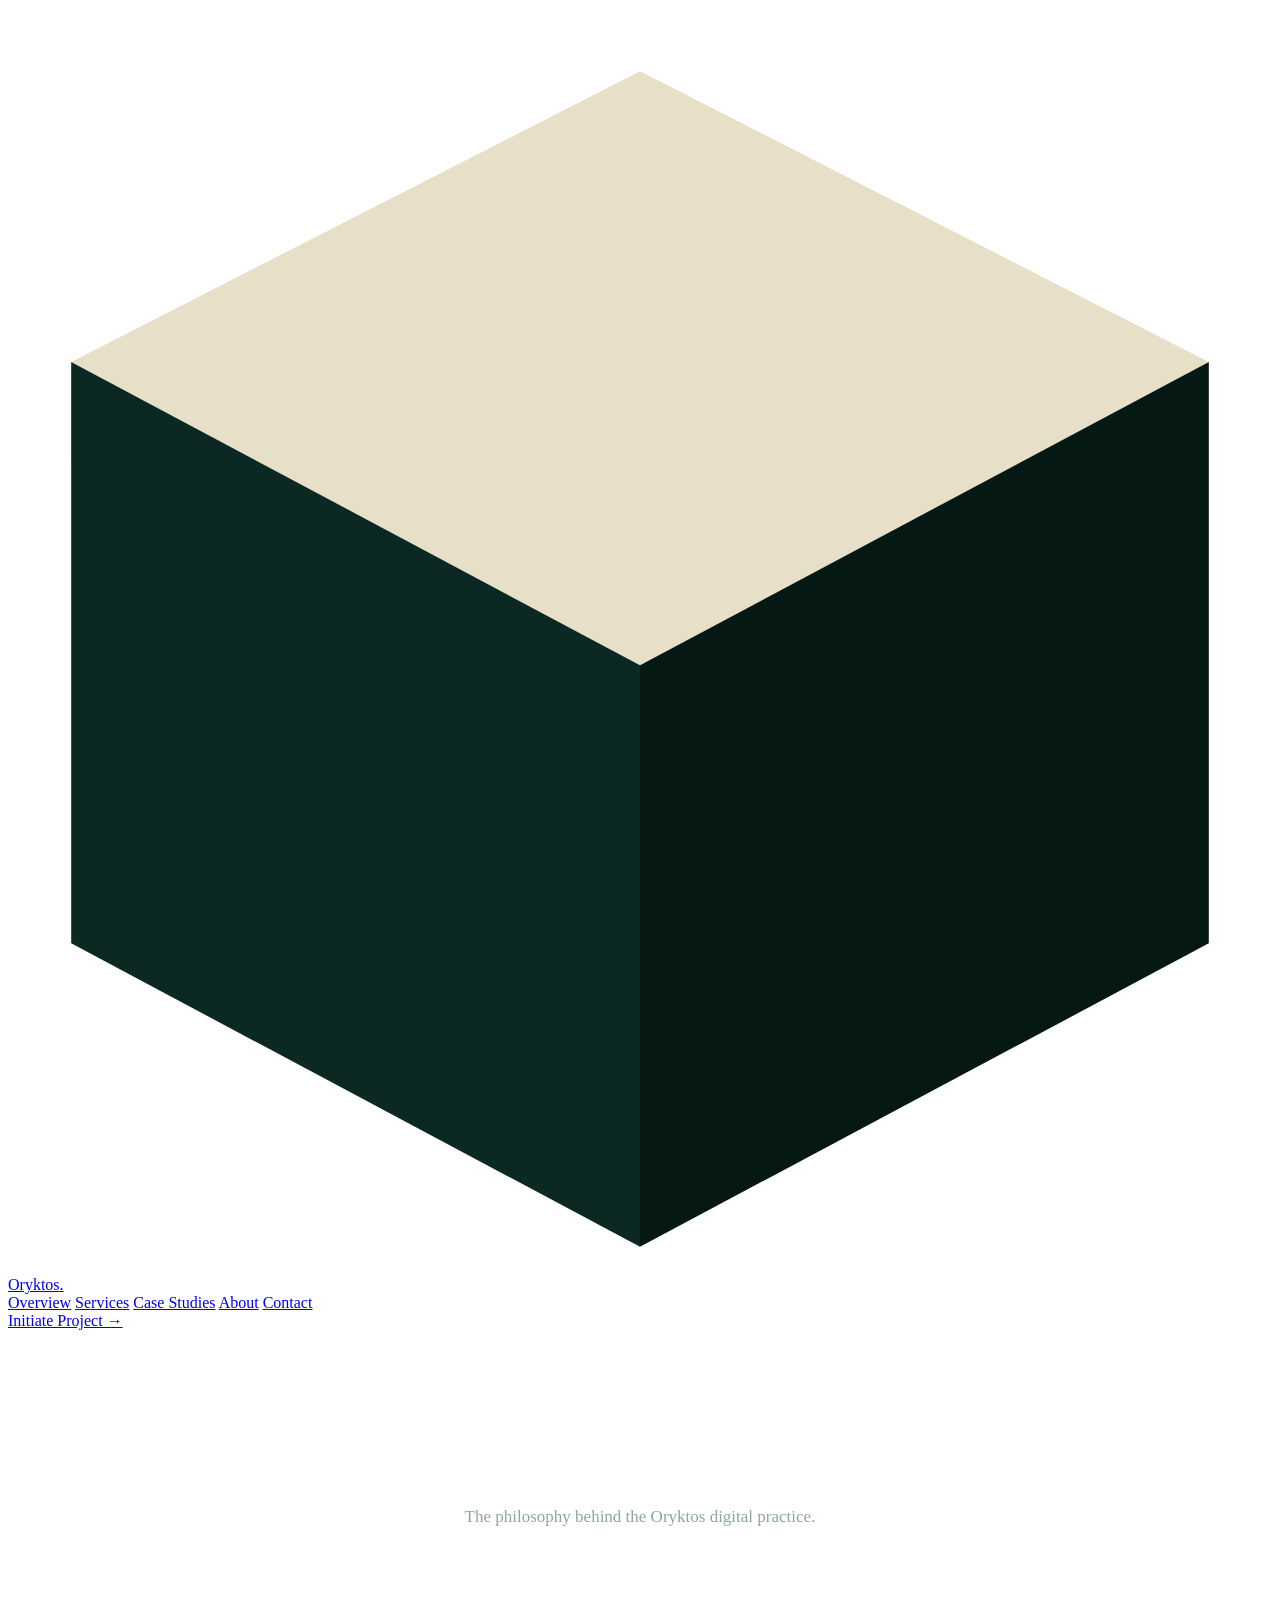
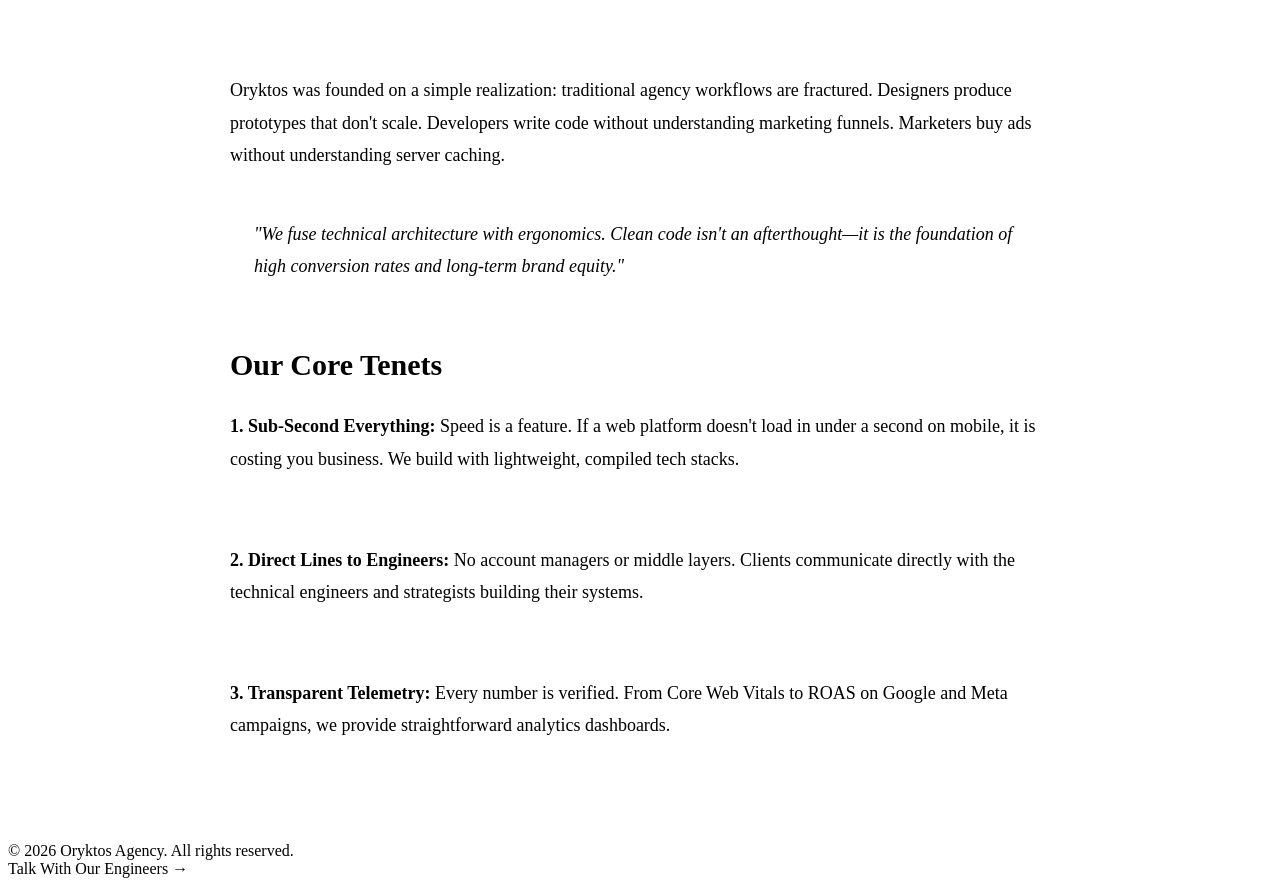
==== about/index.html @ c4cbc9ab "Remove leading slashes from stylesheet and script links" ====
<!DOCTYPE html>
<html lang="en">
<head>
  <meta charset="UTF-8">
  <meta name="viewport" content="width=device-width, initial-scale=1.0">
  <title>About Oryktos — Technical Manifesto</title>
  <link rel="stylesheet" href="style.css">
  <style>
    .page-header {
      background-color: var(--pine-deep);
      color: #fff;
      padding: 80px 24px 70px;
      text-align: center;
    }
    .manifesto {
      max-width: 820px;
      margin: 60px auto 100px;
      padding: 0 24px;
      font-size: 18px;
      color: var(--pine-deep);
      line-height: 1.8;
    }
    .manifesto h2 {
      font-size: 30px;
      margin: 40px 0 16px;
    }
    .quote-box {
      border-left: 3px solid var(--accent-mint);
      padding: 16px 24px;
      background: var(--bg-sand);
      margin: 30px 0;
      font-style: italic;
    }
  </style>
</head>
<body>

  <!-- HEADER -->
  <header class="site-header">
    <div class="nav-container">
      <a href="index.html" class="brand-link">
        <svg class="brand-cube" viewBox="0 0 100 100"><polygon points="50,5 95,28 50,52 5,28" fill="#e8dfc8"/><polygon points="5,28 50,52 50,98 5,74" fill="#0b2822"/><polygon points="95,28 50,52 50,98 95,74" fill="#061814"/></svg>
        <span class="brand-title">Oryktos<span>.</span></span>
      </a>
      <nav class="nav-links">
        <a href="index.html">Overview</a>
        <a href="services.html">Services</a>
        <a href="work.html">Case Studies</a>
        <a href="about.html" class="active">About</a>
        <a href="contact.html">Contact</a>
      </nav>
      <a href="contact.html" class="btn-primary">Initiate Project →</a>
    </div>
  </header>

  <div class="page-header">
    <h1 style="font-size:44px; margin-bottom:12px;">Engineered Without Compromise</h1>
    <p style="color:#8fa59f; font-size:17px;">The philosophy behind the Oryktos digital practice.</p>
  </div>

  <div class="manifesto">
    <p>Oryktos was founded on a simple realization: traditional agency workflows are fractured. Designers produce prototypes that don't scale. Developers write code without understanding marketing funnels. Marketers buy ads without understanding server caching.</p>

    <div class="quote-box">
      "We fuse technical architecture with ergonomics. Clean code isn't an afterthought—it is the foundation of high conversion rates and long-term brand equity."
    </div>

    <h2>Our Core Tenets</h2>
    <p><strong>1. Sub-Second Everything:</strong> Speed is a feature. If a web platform doesn't load in under a second on mobile, it is costing you business. We build with lightweight, compiled tech stacks.</p>
    <br>
    <p><strong>2. Direct Lines to Engineers:</strong> No account managers or middle layers. Clients communicate directly with the technical engineers and strategists building their systems.</p>
    <br>
    <p><strong>3. Transparent Telemetry:</strong> Every number is verified. From Core Web Vitals to ROAS on Google and Meta campaigns, we provide straightforward analytics dashboards.</p>
  </div>

  <!-- FOOTER -->
  <footer class="site-footer">
    <div class="footer-container">
      <div class="footer-bottom">
        <div>© 2026 Oryktos Agency. All rights reserved.</div>
        <div class="mono-font" style="color:var(--accent-mint);"><a href="contact.html" style="color:inherit; text-decoration:none;">Talk With Our Engineers →</a></div>
      </div>
    </div>
  </footer>

  <script src="script.js"></script>
</body>
</html>
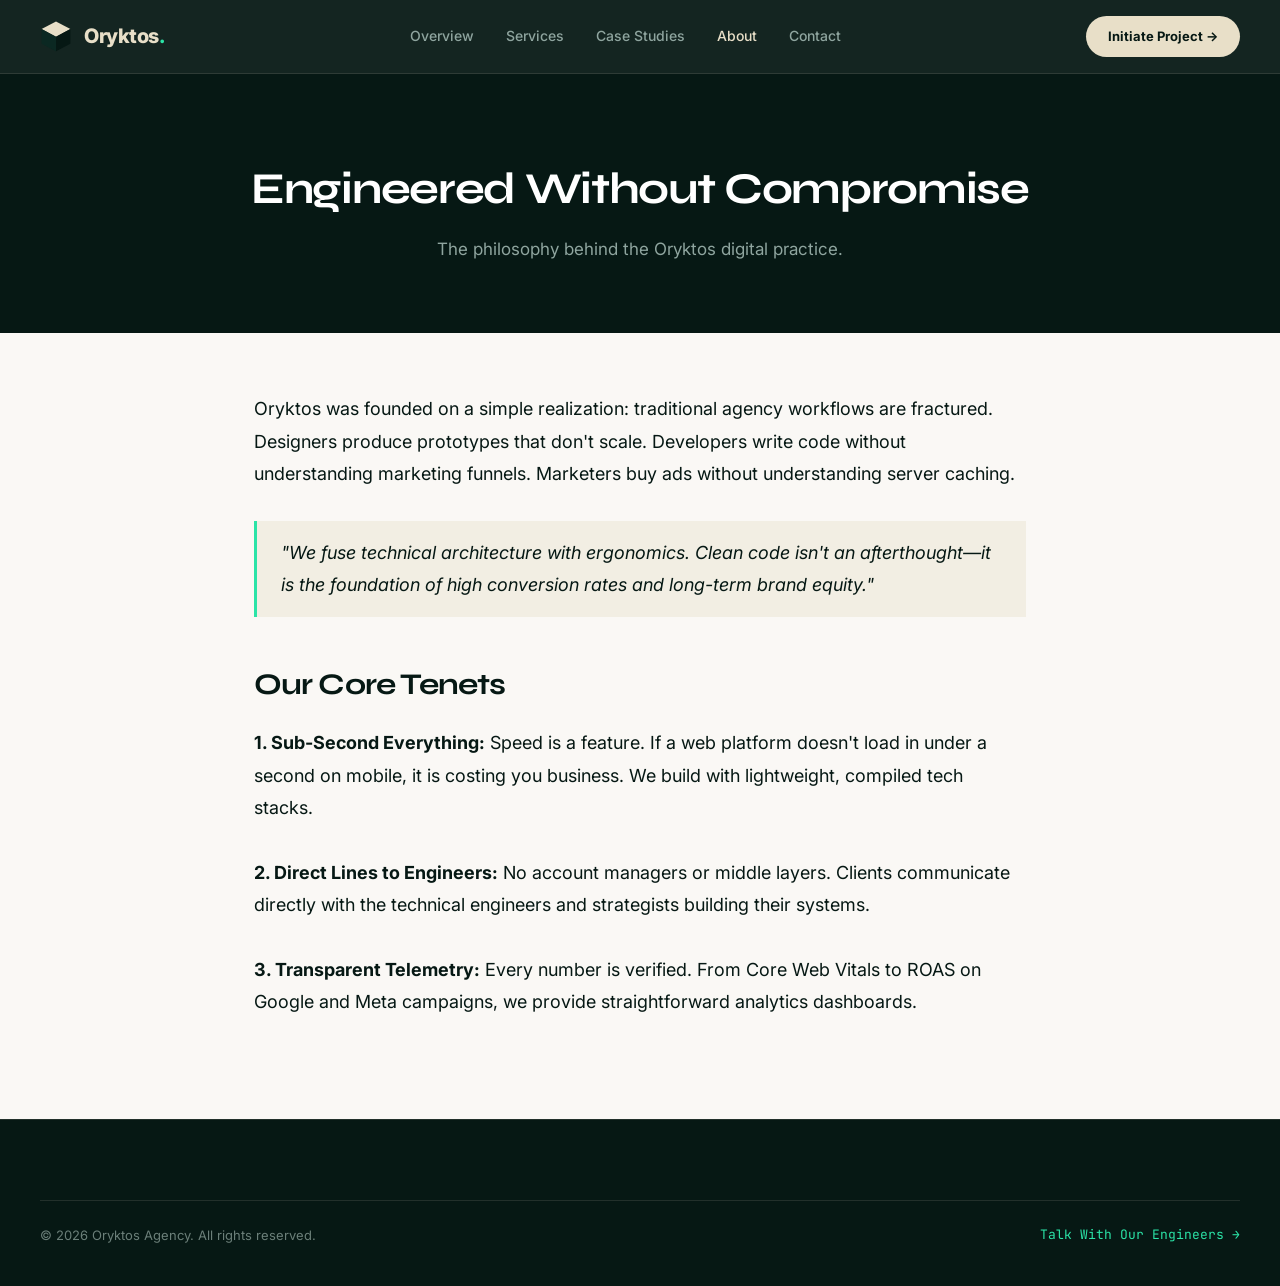
==== commit f2a836f1: "Update stylesheet and script links to absolute paths" ====
--- a/about/index.html
+++ b/about/index.html
@@ -4,7 +4,7 @@
   <meta charset="UTF-8">
   <meta name="viewport" content="width=device-width, initial-scale=1.0">
   <title>About Oryktos — Technical Manifesto</title>
-  <link rel="stylesheet" href="style.css">
+  <link rel="stylesheet" href="/style.css">
   <style>
     .page-header {
       background-color: var(--pine-deep);
@@ -83,6 +83,6 @@
     </div>
   </footer>
 
-  <script src="script.js"></script>
+  <script src="/script.js"></script>
 </body>
 </html>
--- a/style.css
+++ b/style.css
@@ -0,0 +1,227 @@
+@import url('https://fonts.googleapis.com/css2?family=Inter:wght@300;400;500;600;700&family=JetBrains+Mono:wght@400;500;600&family=Syne:wght@600;700;800&display=swap');
+
+:root {
+  --bg-stone: #faf8f5;
+  --bg-sand: #f2eee3;
+  --sand-dim: #e8dfc8;
+  --pine-deep: #061814;
+  --pine-surface: #0b2822;
+  --pine-card: #10332c;
+  --accent-mint: #2be4a7;
+  --text-muted: #6b7f79;
+  --text-dark: #0b2822;
+  --border-dark: rgba(232, 223, 200, 0.12);
+  --border-light: rgba(11, 40, 34, 0.08);
+
+  --font-heading: 'Syne', sans-serif;
+  --font-body: 'Inter', sans-serif;
+  --font-mono: 'JetBrains Mono', monospace;
+}
+
+*, *::before, *::after {
+  margin: 0;
+  padding: 0;
+  box-sizing: border-box;
+}
+
+html {
+  scroll-behavior: smooth;
+}
+
+body {
+  background-color: var(--bg-stone);
+  color: var(--text-dark);
+  font-family: var(--font-body);
+  line-height: 1.6;
+  overflow-x: hidden;
+}
+
+h1, h2, h3, h4, .brand-font {
+  font-family: var(--font-heading);
+  letter-spacing: -0.03em;
+}
+
+.mono-font, .tag, .stat-num, code {
+  font-family: var(--font-mono);
+}
+
+/* NAVBAR */
+header.site-header {
+  position: sticky;
+  top: 0;
+  z-index: 999;
+  background-color: rgba(6, 24, 20, 0.94);
+  backdrop-filter: blur(14px);
+  border-bottom: 1px solid var(--border-dark);
+  padding: 16px 40px;
+}
+
+.nav-container {
+  max-width: 1280px;
+  margin: 0 auto;
+  display: flex;
+  align-items: center;
+  justify-content: space-between;
+}
+
+.brand-link {
+  display: flex;
+  align-items: center;
+  gap: 12px;
+  text-decoration: none;
+}
+
+.brand-cube {
+  width: 32px;
+  height: 32px;
+}
+
+.brand-title {
+  color: var(--sand-dim);
+  font-size: 20px;
+  font-weight: 800;
+  letter-spacing: -0.5px;
+}
+
+.brand-title span {
+  color: var(--accent-mint);
+}
+
+.nav-links {
+  display: flex;
+  gap: 32px;
+  align-items: center;
+}
+
+.nav-links a {
+  color: #8fa59f;
+  text-decoration: none;
+  font-size: 14px;
+  font-weight: 500;
+  transition: color 0.2s ease;
+}
+
+.nav-links a:hover,
+.nav-links a.active {
+  color: var(--sand-dim);
+}
+
+.btn-primary {
+  background-color: var(--sand-dim);
+  color: var(--pine-deep);
+  padding: 10px 22px;
+  border-radius: 999px;
+  font-weight: 700;
+  font-size: 13px;
+  text-decoration: none;
+  border: none;
+  cursor: pointer;
+  transition: all 0.2s ease;
+  display: inline-flex;
+  align-items: center;
+  gap: 8px;
+}
+
+.btn-primary:hover {
+  background-color: var(--accent-mint);
+  transform: translateY(-2px);
+  box-shadow: 0 4px 18px rgba(43, 228, 167, 0.35);
+}
+
+.btn-secondary {
+  background-color: transparent;
+  color: var(--sand-dim);
+  border: 1px solid var(--sand-dim);
+  padding: 10px 22px;
+  border-radius: 999px;
+  font-weight: 600;
+  font-size: 13px;
+  text-decoration: none;
+  cursor: pointer;
+  transition: all 0.2s ease;
+}
+
+.btn-secondary:hover {
+  background-color: rgba(232, 223, 200, 0.1);
+}
+
+/* FOOTER */
+footer.site-footer {
+  background-color: var(--pine-deep);
+  color: var(--sand-dim);
+  padding: 80px 40px 40px;
+  border-top: 1px solid var(--border-dark);
+}
+
+.footer-container {
+  max-width: 1280px;
+  margin: 0 auto;
+}
+
+.footer-grid {
+  display: grid;
+  grid-template-columns: 2fr 1fr 1fr 1.5fr;
+  gap: 48px;
+  margin-bottom: 60px;
+}
+
+.footer-tagline {
+  color: var(--text-muted);
+  font-size: 15px;
+  max-width: 320px;
+  margin-top: 14px;
+}
+
+.footer-col h4 {
+  font-size: 13px;
+  text-transform: uppercase;
+  letter-spacing: 0.1em;
+  color: var(--accent-mint);
+  margin-bottom: 18px;
+}
+
+.footer-col ul {
+  list-style: none;
+  display: flex;
+  flex-direction: column;
+  gap: 10px;
+}
+
+.footer-col a {
+  color: var(--sand-dim);
+  opacity: 0.75;
+  text-decoration: none;
+  font-size: 14px;
+  transition: opacity 0.2s;
+}
+
+.footer-col a:hover {
+  opacity: 1;
+  color: var(--accent-mint);
+}
+
+.telemetry-box {
+  background-color: var(--pine-surface);
+  border: 1px solid var(--border-dark);
+  padding: 14px 18px;
+  border-radius: 12px;
+  font-size: 12px;
+}
+
+.footer-bottom {
+  border-top: 1px solid var(--border-dark);
+  padding-top: 24px;
+  display: flex;
+  justify-content: space-between;
+  align-items: center;
+  color: var(--text-muted);
+  font-size: 13px;
+}
+
+/* RESPONSIVE */
+@media (max-width: 900px) {
+  .nav-links { display: none; }
+  .footer-grid { grid-template-columns: 1fr; gap: 36px; }
+  header.site-header { padding: 16px 20px; }
+  footer.site-footer { padding: 60px 20px 30px; }
+}
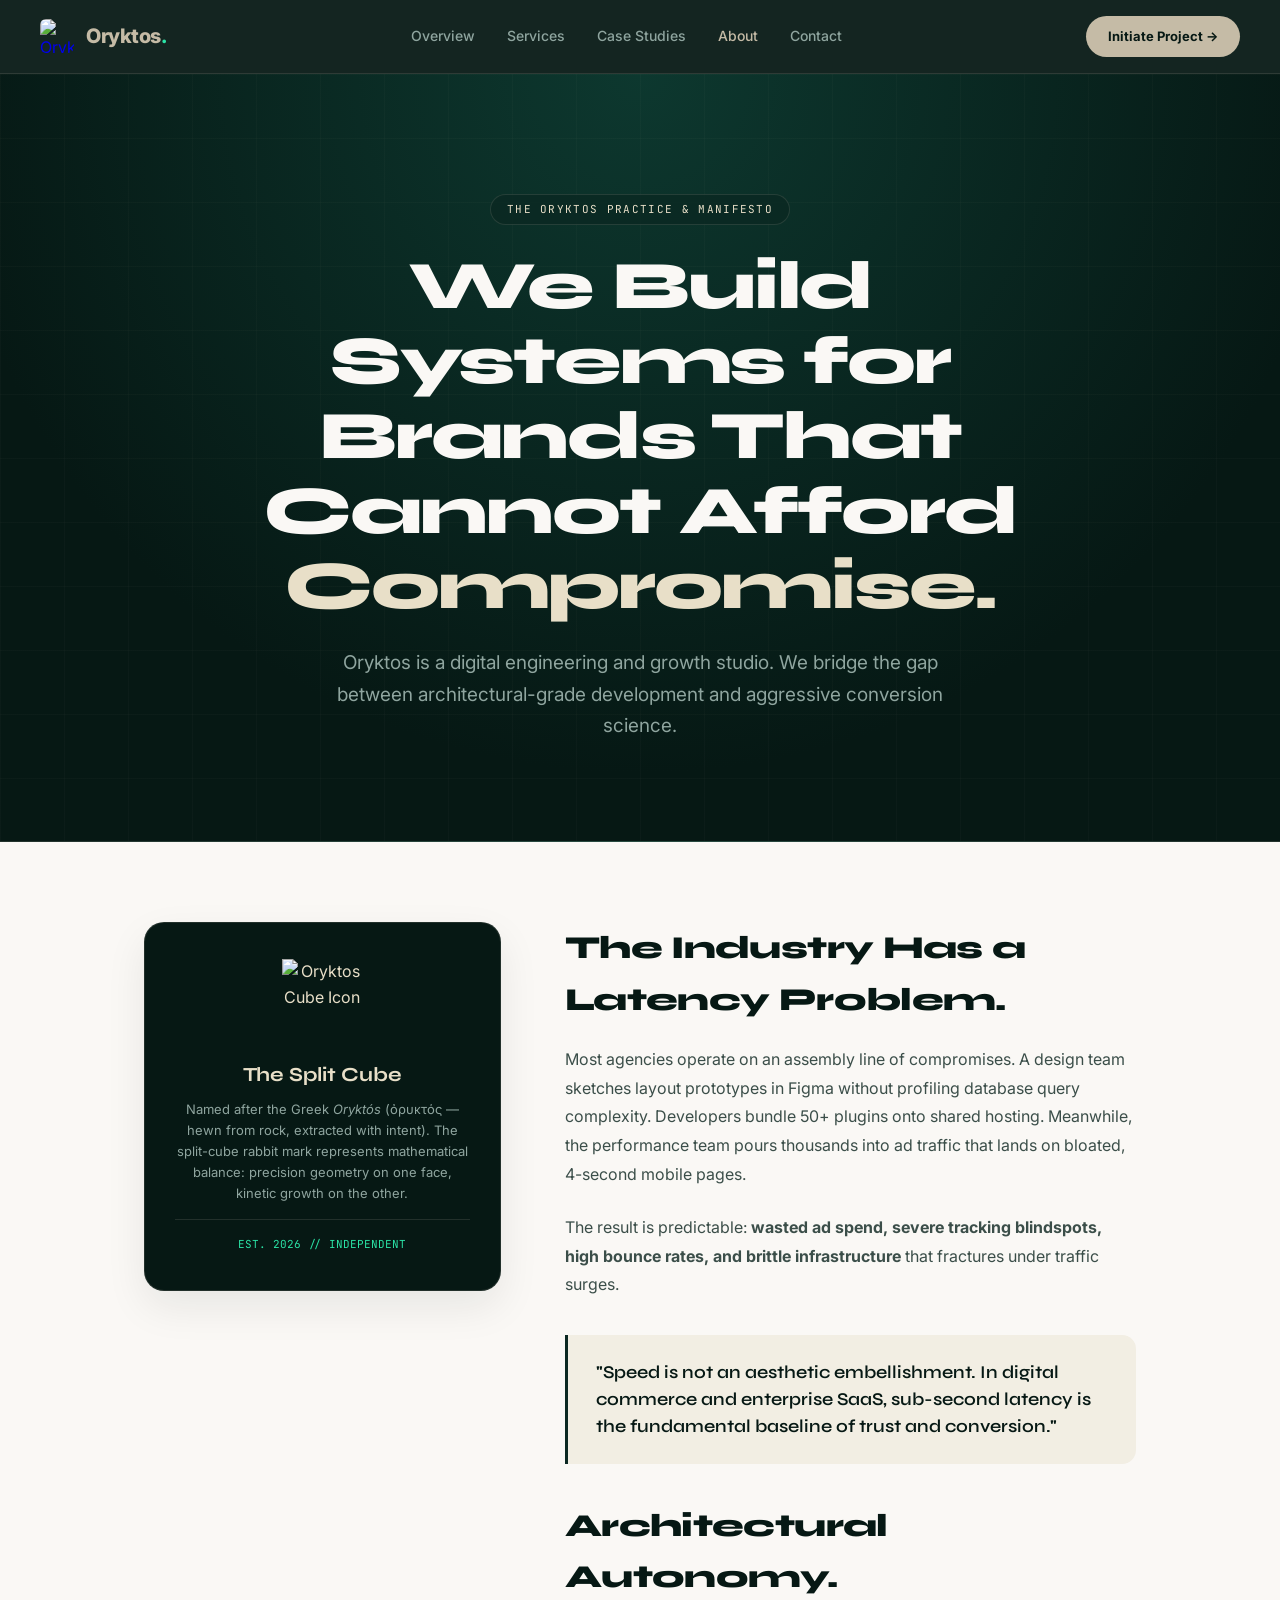
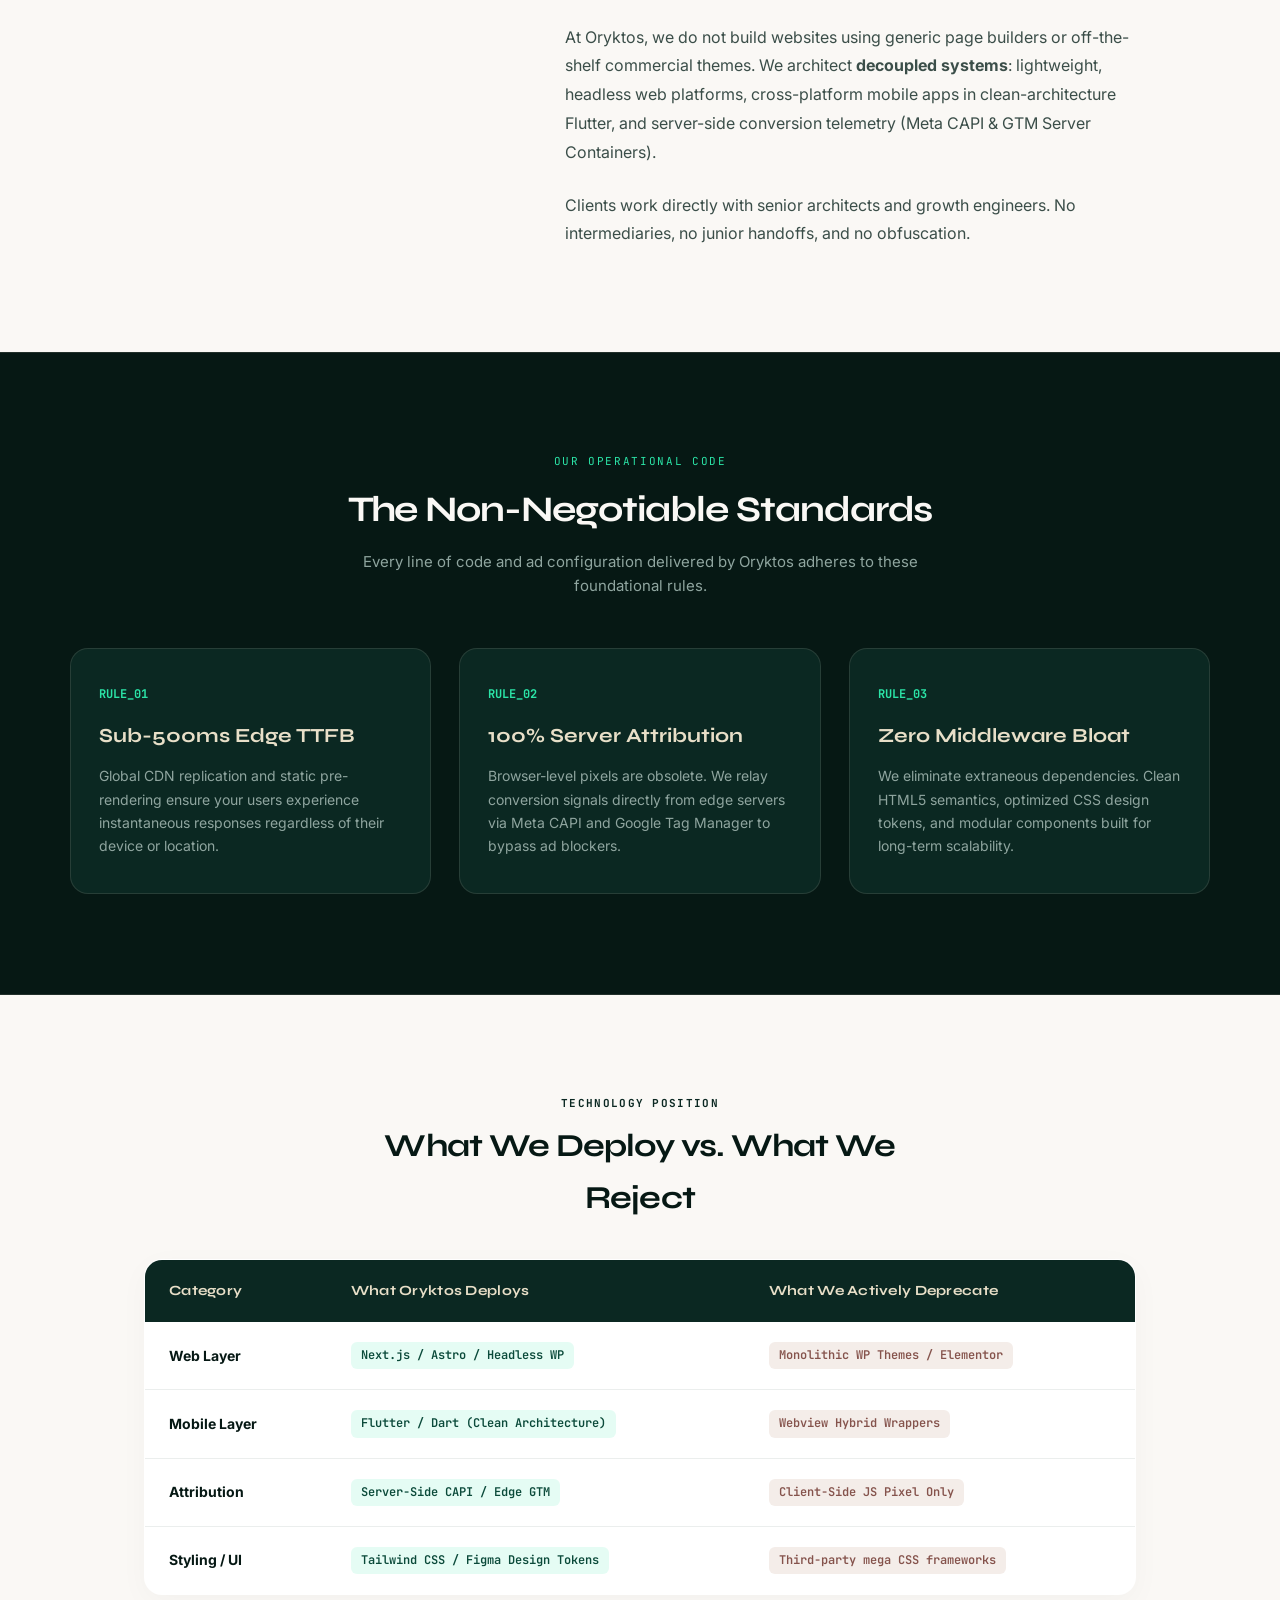
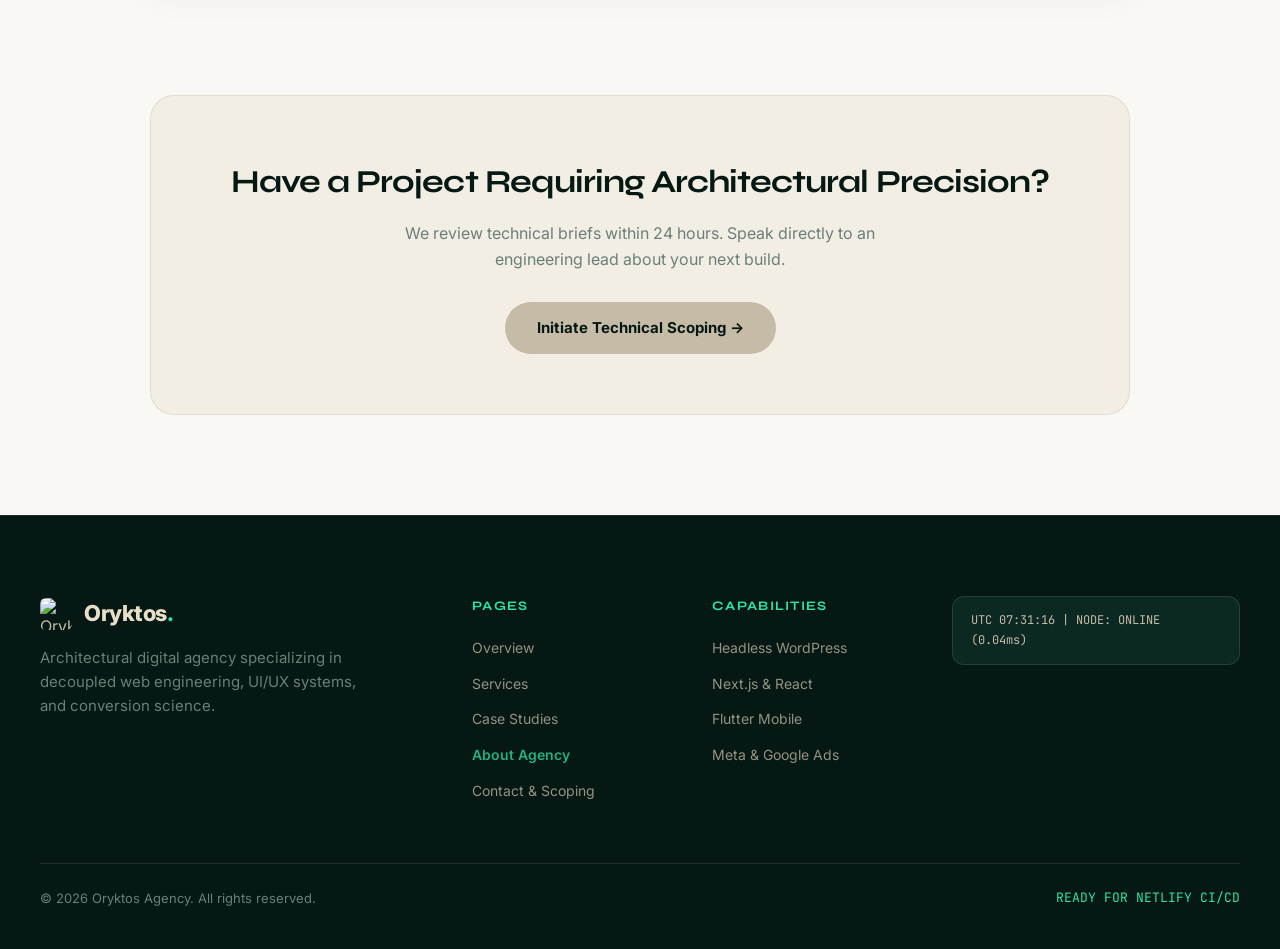
==== commit 7ec6f92b: "Revise About page title and structure Updated the title and improved the structure of the HTML docum" ====
--- a/about/index.html
+++ b/about/index.html
@@ -3,82 +3,551 @@
 <head>
   <meta charset="UTF-8">
   <meta name="viewport" content="width=device-width, initial-scale=1.0">
-  <title>About Oryktos — Technical Manifesto</title>
+  <title>About & Manifesto — Oryktos</title>
+  
+  <!-- Fonts -->
+  <link rel="preconnect" href="https://fonts.googleapis.com">
+  <link rel="preconnect" href="https://fonts.gstatic.com" crossorigin>
+  <link href="https://fonts.googleapis.com/css2?family=Inter:wght@300;400;500;600;700&family=JetBrains+Mono:wght@400;500;600&family=Syne:wght@600;700;800&display=swap" rel="stylesheet">
+  
   <link rel="stylesheet" href="/style.css">
+
   <style>
-    .page-header {
-      background-color: var(--pine-deep);
-      color: #fff;
-      padding: 80px 24px 70px;
+    :root {
+      --pine-deep: #061814;
+      --pine-surface: #0b2822;
+      --pine-elevated: #11352e;
+      --sand-bone: #e8dfc8;
+      --sand-dim: #c5bba6;
+      --accent-mint: #2be4a7;
+      --stone-bg: #faf8f5;
+      --border-subtle: rgba(232, 223, 200, 0.12);
+      --border-stone: rgba(11, 40, 34, 0.08);
+      --text-muted: #6b7f79;
+    }
+
+    body {
+      background-color: var(--stone-bg);
+      color: var(--pine-deep);
+      font-family: 'Inter', sans-serif;
+      margin: 0;
+      overflow-x: hidden;
+    }
+
+    /* EDITORIAL HEADER */
+    .about-header {
+      background: radial-gradient(circle at 50% 0%, #0d382f 0%, var(--pine-deep) 70%);
+      color: #faf8f5;
+      padding: 120px 24px 100px;
       text-align: center;
-    }
-    .manifesto {
-      max-width: 820px;
-      margin: 60px auto 100px;
+      position: relative;
+      border-bottom: 1px solid var(--border-subtle);
+    }
+
+    .about-header::before {
+      content: '';
+      position: absolute;
+      inset: 0;
+      background-image: 
+        linear-gradient(rgba(232, 223, 200, 0.025) 1px, transparent 1px),
+        linear-gradient(90deg, rgba(232, 223, 200, 0.025) 1px, transparent 1px);
+      background-size: 64px 64px;
+      pointer-events: none;
+    }
+
+    .header-inner {
+      position: relative;
+      z-index: 2;
+      max-width: 860px;
+      margin: 0 auto;
+    }
+
+    .about-badge {
+      display: inline-flex;
+      align-items: center;
+      gap: 10px;
+      background: rgba(11, 40, 34, 0.8);
+      border: 1px solid var(--border-subtle);
+      padding: 6px 16px;
+      border-radius: 999px;
+      color: var(--sand-bone);
+      font-family: 'JetBrains Mono', monospace;
+      font-size: 11px;
+      letter-spacing: 0.12em;
+      text-transform: uppercase;
+      margin-bottom: 24px;
+    }
+
+    .about-header h1 {
+      font-family: 'Syne', sans-serif;
+      font-size: clamp(38px, 5.5vw, 68px);
+      font-weight: 800;
+      line-height: 1.1;
+      letter-spacing: -0.03em;
+      margin: 0 0 24px;
+    }
+
+    .about-header h1 em {
+      font-style: normal;
+      color: var(--sand-bone);
+    }
+
+    .about-header p {
+      font-size: 19px;
+      color: #8fa59f;
+      line-height: 1.65;
+      max-width: 660px;
+      margin: 0 auto;
+    }
+
+    /* MANIFESTO NARRATIVE */
+    .narrative-wrap {
+      max-width: 1040px;
+      margin: 80px auto;
       padding: 0 24px;
+    }
+
+    .narrative-grid {
+      display: grid;
+      grid-template-columns: 1fr 1.6fr;
+      gap: 64px;
+      align-items: start;
+    }
+
+    .narrative-sticky {
+      position: sticky;
+      top: 100px;
+    }
+
+    .brand-mark-card {
+      background: var(--pine-deep);
+      border: 1px solid var(--border-subtle);
+      border-radius: 20px;
+      padding: 36px 30px;
+      color: var(--sand-bone);
+      text-align: center;
+      box-shadow: 0 16px 40px rgba(6, 24, 20, 0.08);
+    }
+
+    .brand-mark-card img {
+      width: 80px;
+      height: 80px;
+      object-fit: contain;
+      margin-bottom: 20px;
+      display: inline-block;
+    }
+
+    .brand-origin-title {
+      font-family: 'Syne', sans-serif;
+      font-size: 20px;
+      font-weight: 700;
+      margin-bottom: 8px;
+    }
+
+    .brand-origin-desc {
+      font-size: 13px;
+      color: #8fa59f;
+      line-height: 1.6;
+    }
+
+    .narrative-body h2 {
+      font-family: 'Syne', sans-serif;
+      font-size: 32px;
+      font-weight: 800;
+      letter-spacing: -0.02em;
+      margin: 0 0 20px;
+      color: var(--pine-deep);
+    }
+
+    .narrative-body p {
+      font-size: 16px;
+      color: #3b4e49;
+      line-height: 1.8;
+      margin-bottom: 24px;
+    }
+
+    .quote-pull {
+      background: #f2eee3;
+      border-left: 3px solid var(--pine-surface);
+      border-radius: 0 14px 14px 0;
+      padding: 24px 28px;
+      font-family: 'Syne', sans-serif;
       font-size: 18px;
+      font-weight: 600;
+      line-height: 1.5;
       color: var(--pine-deep);
-      line-height: 1.8;
-    }
-    .manifesto h2 {
-      font-size: 30px;
-      margin: 40px 0 16px;
-    }
-    .quote-box {
-      border-left: 3px solid var(--accent-mint);
-      padding: 16px 24px;
-      background: var(--bg-sand);
-      margin: 30px 0;
-      font-style: italic;
+      margin: 36px 0;
+    }
+
+    /* CORE ENGINEERING TENETS */
+    .tenets-section {
+      background: var(--pine-deep);
+      color: #faf8f5;
+      padding: 100px 24px;
+      border-top: 1px solid var(--border-subtle);
+      border-bottom: 1px solid var(--border-subtle);
+    }
+
+    .section-inner {
+      max-width: 1140px;
+      margin: 0 auto;
+    }
+
+    .tenets-grid {
+      display: grid;
+      grid-template-columns: repeat(3, 1fr);
+      gap: 28px;
+      margin-top: 50px;
+    }
+
+    .tenet-card {
+      background: var(--pine-surface);
+      border: 1px solid var(--border-subtle);
+      border-radius: 18px;
+      padding: 36px 28px;
+      display: flex;
+      flex-direction: column;
+      justify-content: space-between;
+      transition: transform 0.2s ease, border-color 0.2s ease;
+    }
+
+    .tenet-card:hover {
+      transform: translateY(-3px);
+      border-color: rgba(43, 228, 167, 0.4);
+    }
+
+    .tenet-num {
+      font-family: 'JetBrains Mono', monospace;
+      font-size: 12px;
+      color: var(--accent-mint);
+      font-weight: 700;
+      margin-bottom: 16px;
+    }
+
+    .tenet-title {
+      font-family: 'Syne', sans-serif;
+      font-size: 20px;
+      font-weight: 700;
+      color: var(--sand-bone);
+      margin-bottom: 12px;
+    }
+
+    .tenet-desc {
+      font-size: 14px;
+      color: #8fa59f;
+      line-height: 1.65;
+    }
+
+    /* STACK OPINION MATRIX */
+    .stack-section {
+      max-width: 1040px;
+      margin: 100px auto;
+      padding: 0 24px;
+    }
+
+    .stack-table {
+      width: 100%;
+      border-collapse: collapse;
+      margin-top: 36px;
+      background: #ffffff;
+      border: 1px solid var(--border-stone);
+      border-radius: 18px;
+      overflow: hidden;
+      box-shadow: 0 8px 30px rgba(6, 24, 20, 0.03);
+    }
+
+    .stack-table th, .stack-table td {
+      padding: 20px 24px;
+      text-align: left;
+      font-size: 14px;
+    }
+
+    .stack-table th {
+      background: var(--pine-surface);
+      color: var(--sand-bone);
+      font-family: 'Syne', sans-serif;
+      font-size: 14px;
+      letter-spacing: 0.02em;
+    }
+
+    .stack-table tr {
+      border-bottom: 1px solid var(--border-stone);
+    }
+    .stack-table tr:last-child { border-bottom: none; }
+
+    .tag-stack-pro {
+      display: inline-block;
+      background: rgba(43, 228, 167, 0.12);
+      color: #0b4a3a;
+      font-family: 'JetBrains Mono', monospace;
+      font-size: 12px;
+      font-weight: 600;
+      padding: 4px 10px;
+      border-radius: 6px;
+    }
+
+    .tag-stack-dep {
+      display: inline-block;
+      background: #f4ede9;
+      color: #85534c;
+      font-family: 'JetBrains Mono', monospace;
+      font-size: 12px;
+      font-weight: 600;
+      padding: 4px 10px;
+      border-radius: 6px;
+    }
+
+    /* CTA FOOTER STRIP */
+    .about-cta {
+      background: #f2eee3;
+      border-radius: 24px;
+      padding: 60px 48px;
+      text-align: center;
+      max-width: 980px;
+      margin: 0 auto 100px;
+      border: 1px solid var(--border-stone);
+    }
+
+    .about-cta h3 {
+      font-family: 'Syne', sans-serif;
+      font-size: 32px;
+      color: var(--pine-deep);
+      margin: 0 0 14px;
+    }
+
+    .about-cta p {
+      color: var(--text-muted);
+      font-size: 16px;
+      max-width: 540px;
+      margin: 0 auto 30px;
+    }
+
+    @media (max-width: 850px) {
+      .narrative-grid { grid-template-columns: 1fr; gap: 40px; }
+      .narrative-sticky { position: static; }
+      .tenets-grid { grid-template-columns: 1fr; }
+      .about-cta { padding: 40px 24px; }
     }
   </style>
 </head>
 <body>
 
-  <!-- HEADER -->
+  <!-- STICKY SITE HEADER (WITH REAL LOGO) -->
   <header class="site-header">
     <div class="nav-container">
-      <a href="index.html" class="brand-link">
-        <svg class="brand-cube" viewBox="0 0 100 100"><polygon points="50,5 95,28 50,52 5,28" fill="#e8dfc8"/><polygon points="5,28 50,52 50,98 5,74" fill="#0b2822"/><polygon points="95,28 50,52 50,98 95,74" fill="#061814"/></svg>
+      <a href="/" class="brand-link">
+        <img 
+          src="/ORYKTOS.png" 
+          alt="Oryktos Mark" 
+          width="34" 
+          height="34" 
+          style="width: 34px; height: 34px; object-fit: contain; border-radius: 6px; display: block;"
+        >
         <span class="brand-title">Oryktos<span>.</span></span>
       </a>
       <nav class="nav-links">
-        <a href="index.html">Overview</a>
-        <a href="services.html">Services</a>
-        <a href="work.html">Case Studies</a>
-        <a href="about.html" class="active">About</a>
-        <a href="contact.html">Contact</a>
+        <a href="/">Overview</a>
+        <a href="/services/">Services</a>
+        <a href="/work/">Case Studies</a>
+        <a href="/about/" class="active">About</a>
+        <a href="/contact/">Contact</a>
       </nav>
-      <a href="contact.html" class="btn-primary">Initiate Project →</a>
+      <a href="/contact/" class="btn-primary">Initiate Project →</a>
     </div>
   </header>
 
-  <div class="page-header">
-    <h1 style="font-size:44px; margin-bottom:12px;">Engineered Without Compromise</h1>
-    <p style="color:#8fa59f; font-size:17px;">The philosophy behind the Oryktos digital practice.</p>
-  </div>
-
-  <div class="manifesto">
-    <p>Oryktos was founded on a simple realization: traditional agency workflows are fractured. Designers produce prototypes that don't scale. Developers write code without understanding marketing funnels. Marketers buy ads without understanding server caching.</p>
-
-    <div class="quote-box">
-      "We fuse technical architecture with ergonomics. Clean code isn't an afterthought—it is the foundation of high conversion rates and long-term brand equity."
+  <!-- HERO SECTION -->
+  <section class="about-header">
+    <div class="header-inner">
+      <div class="about-badge">
+        THE ORYKTOS PRACTICE & MANIFESTO
+      </div>
+      <h1>We Build Systems for Brands That Cannot Afford <em>Compromise.</em></h1>
+      <p>Oryktos is a digital engineering and growth studio. We bridge the gap between architectural-grade development and aggressive conversion science.</p>
     </div>
-
-    <h2>Our Core Tenets</h2>
-    <p><strong>1. Sub-Second Everything:</strong> Speed is a feature. If a web platform doesn't load in under a second on mobile, it is costing you business. We build with lightweight, compiled tech stacks.</p>
-    <br>
-    <p><strong>2. Direct Lines to Engineers:</strong> No account managers or middle layers. Clients communicate directly with the technical engineers and strategists building their systems.</p>
-    <br>
-    <p><strong>3. Transparent Telemetry:</strong> Every number is verified. From Core Web Vitals to ROAS on Google and Meta campaigns, we provide straightforward analytics dashboards.</p>
-  </div>
-
-  <!-- FOOTER -->
+  </section>
+
+  <!-- THE NARRATIVE & ORIGIN -->
+  <section class="narrative-wrap">
+    <div class="narrative-grid">
+      <!-- SIDEBAR BRAND ORIGIN CARD -->
+      <aside class="narrative-sticky">
+        <div class="brand-mark-card">
+          <img src="/ORYKTOS.png" alt="Oryktos Cube Icon">
+          <div class="brand-origin-title">The Split Cube</div>
+          <p class="brand-origin-desc">
+            Named after the Greek <em>Oryktós</em> (ὀρυκτός — hewn from rock, extracted with intent). The split-cube rabbit mark represents mathematical balance: precision geometry on one face, kinetic growth on the other.
+          </p>
+          <div style="margin-top: 16px; padding-top: 16px; border-top: 1px solid var(--border-subtle); font-family: 'JetBrains Mono', monospace; font-size: 11px; color: var(--accent-mint);">
+            EST. 2026 // INDEPENDENT
+          </div>
+        </div>
+      </aside>
+
+      <!-- MAIN MANIFESTO BODY -->
+      <article class="narrative-body">
+        <h2>The Industry Has a Latency Problem.</h2>
+        <p>
+          Most agencies operate on an assembly line of compromises. A design team sketches layout prototypes in Figma without profiling database query complexity. Developers bundle 50+ plugins onto shared hosting. Meanwhile, the performance team pours thousands into ad traffic that lands on bloated, 4-second mobile pages.
+        </p>
+        <p>
+          The result is predictable: <strong>wasted ad spend, severe tracking blindspots, high bounce rates, and brittle infrastructure</strong> that fractures under traffic surges.
+        </p>
+
+        <div class="quote-pull">
+          "Speed is not an aesthetic embellishment. In digital commerce and enterprise SaaS, sub-second latency is the fundamental baseline of trust and conversion."
+        </div>
+
+        <h2>Architectural Autonomy.</h2>
+        <p>
+          At Oryktos, we do not build websites using generic page builders or off-the-shelf commercial themes. We architect <strong>decoupled systems</strong>: lightweight, headless web platforms, cross-platform mobile apps in clean-architecture Flutter, and server-side conversion telemetry (Meta CAPI & GTM Server Containers).
+        </p>
+        <p>
+          Clients work directly with senior architects and growth engineers. No intermediaries, no junior handoffs, and no obfuscation.
+        </p>
+      </article>
+    </div>
+  </section>
+
+  <!-- CORE ENGINEERING TENETS -->
+  <section class="tenets-section">
+    <div class="section-inner">
+      <div style="text-align: center; max-width: 620px; margin: 0 auto;">
+        <div style="font-family:'JetBrains Mono',monospace; font-size:11px; color:var(--accent-mint); letter-spacing:0.15em; text-transform:uppercase; margin-bottom:10px;">
+          OUR OPERATIONAL CODE
+        </div>
+        <h2 style="font-family:'Syne',sans-serif; font-size:36px; margin:0 0 12px; color:#faf8f5;">
+          The Non-Negotiable Standards
+        </h2>
+        <p style="color:#8fa59f; font-size:15px; margin:0;">
+          Every line of code and ad configuration delivered by Oryktos adheres to these foundational rules.
+        </p>
+      </div>
+
+      <div class="tenets-grid">
+        <div class="tenet-card">
+          <div class="tenet-num">RULE_01</div>
+          <div class="tenet-title">Sub-500ms Edge TTFB</div>
+          <div class="tenet-desc">Global CDN replication and static pre-rendering ensure your users experience instantaneous responses regardless of their device or location.</div>
+        </div>
+
+        <div class="tenet-card">
+          <div class="tenet-num">RULE_02</div>
+          <div class="tenet-title">100% Server Attribution</div>
+          <div class="tenet-desc">Browser-level pixels are obsolete. We relay conversion signals directly from edge servers via Meta CAPI and Google Tag Manager to bypass ad blockers.</div>
+        </div>
+
+        <div class="tenet-card">
+          <div class="tenet-num">RULE_03</div>
+          <div class="tenet-title">Zero Middleware Bloat</div>
+          <div class="tenet-desc">We eliminate extraneous dependencies. Clean HTML5 semantics, optimized CSS design tokens, and modular components built for long-term scalability.</div>
+        </div>
+      </div>
+    </div>
+  </section>
+
+  <!-- STACK OPINION MATRIX -->
+  <section class="stack-section">
+    <div style="text-align: center; max-width: 600px; margin: 0 auto;">
+      <div style="font-family:'JetBrains Mono',monospace; font-size:11px; color:var(--pine-surface); letter-spacing:0.12em; text-transform:uppercase; margin-bottom:8px; font-weight:700;">
+        TECHNOLOGY POSITION
+      </div>
+      <h2 style="font-family:'Syne',sans-serif; font-size:32px; color:var(--pine-deep); margin:0;">
+        What We Deploy vs. What We Reject
+      </h2>
+    </div>
+
+    <table class="stack-table">
+      <thead>
+        <tr>
+          <th>Category</th>
+          <th>What Oryktos Deploys</th>
+          <th>What We Actively Deprecate</th>
+        </tr>
+      </thead>
+      <tbody>
+        <tr>
+          <td><strong>Web Layer</strong></td>
+          <td><span class="tag-stack-pro">Next.js / Astro / Headless WP</span></td>
+          <td><span class="tag-stack-dep">Monolithic WP Themes / Elementor</span></td>
+        </tr>
+        <tr>
+          <td><strong>Mobile Layer</strong></td>
+          <td><span class="tag-stack-pro">Flutter / Dart (Clean Architecture)</span></td>
+          <td><span class="tag-stack-dep">Webview Hybrid Wrappers</span></td>
+        </tr>
+        <tr>
+          <td><strong>Attribution</strong></td>
+          <td><span class="tag-stack-pro">Server-Side CAPI / Edge GTM</span></td>
+          <td><span class="tag-stack-dep">Client-Side JS Pixel Only</span></td>
+        </tr>
+        <tr>
+          <td><strong>Styling / UI</strong></td>
+          <td><span class="tag-stack-pro">Tailwind CSS / Figma Design Tokens</span></td>
+          <td><span class="tag-stack-dep">Third-party mega CSS frameworks</span></td>
+        </tr>
+      </tbody>
+    </table>
+  </section>
+
+  <!-- CALL TO ACTION -->
+  <section class="about-cta">
+    <h3>Have a Project Requiring Architectural Precision?</h3>
+    <p>We review technical briefs within 24 hours. Speak directly to an engineering lead about your next build.</p>
+    <a href="/contact/" class="btn-primary" style="padding: 14px 32px; font-size: 15px;">
+      Initiate Technical Scoping →
+    </a>
+  </section>
+
+  <!-- ARCHITECTURAL FOOTER (WITH REAL LOGO) -->
   <footer class="site-footer">
     <div class="footer-container">
+      <div class="footer-grid">
+        <div>
+          <div style="display:flex; align-items:center; gap:12px; margin-bottom:14px;">
+            <img 
+              src="/ORYKTOS.png" 
+              alt="Oryktos Logo" 
+              width="32" 
+              height="32" 
+              style="width: 32px; height: 32px; object-fit: contain; border-radius: 6px;"
+            >
+            <div class="brand-title" style="font-size:22px; color:var(--sand-bone);">
+              Oryktos<span>.</span>
+            </div>
+          </div>
+          <p class="footer-tagline">Architectural digital agency specializing in decoupled web engineering, UI/UX systems, and conversion science.</p>
+        </div>
+        
+        <div class="footer-col">
+          <h4>Pages</h4>
+          <ul>
+            <li><a href="/">Overview</a></li>
+            <li><a href="/services/">Services</a></li>
+            <li><a href="/work/">Case Studies</a></li>
+            <li><a href="/about/" style="color:var(--accent-mint); font-weight:600;">About Agency</a></li>
+            <li><a href="/contact/">Contact & Scoping</a></li>
+          </ul>
+        </div>
+        
+        <div class="footer-col">
+          <h4>Capabilities</h4>
+          <ul>
+            <li><a href="/services/">Headless WordPress</a></li>
+            <li><a href="/services/">Next.js & React</a></li>
+            <li><a href="/services/">Flutter Mobile</a></li>
+            <li><a href="/services/">Meta & Google Ads</a></li>
+          </ul>
+        </div>
+        
+        <div>
+          <div class="telemetry-box mono-font" id="telemetry-clock">INITIALIZING TELEMETRY...</div>
+        </div>
+      </div>
+      
       <div class="footer-bottom">
         <div>© 2026 Oryktos Agency. All rights reserved.</div>
-        <div class="mono-font" style="color:var(--accent-mint);"><a href="contact.html" style="color:inherit; text-decoration:none;">Talk With Our Engineers →</a></div>
+        <div class="mono-font" style="color:var(--accent-mint);">READY FOR NETLIFY CI/CD</div>
       </div>
     </div>
   </footer>
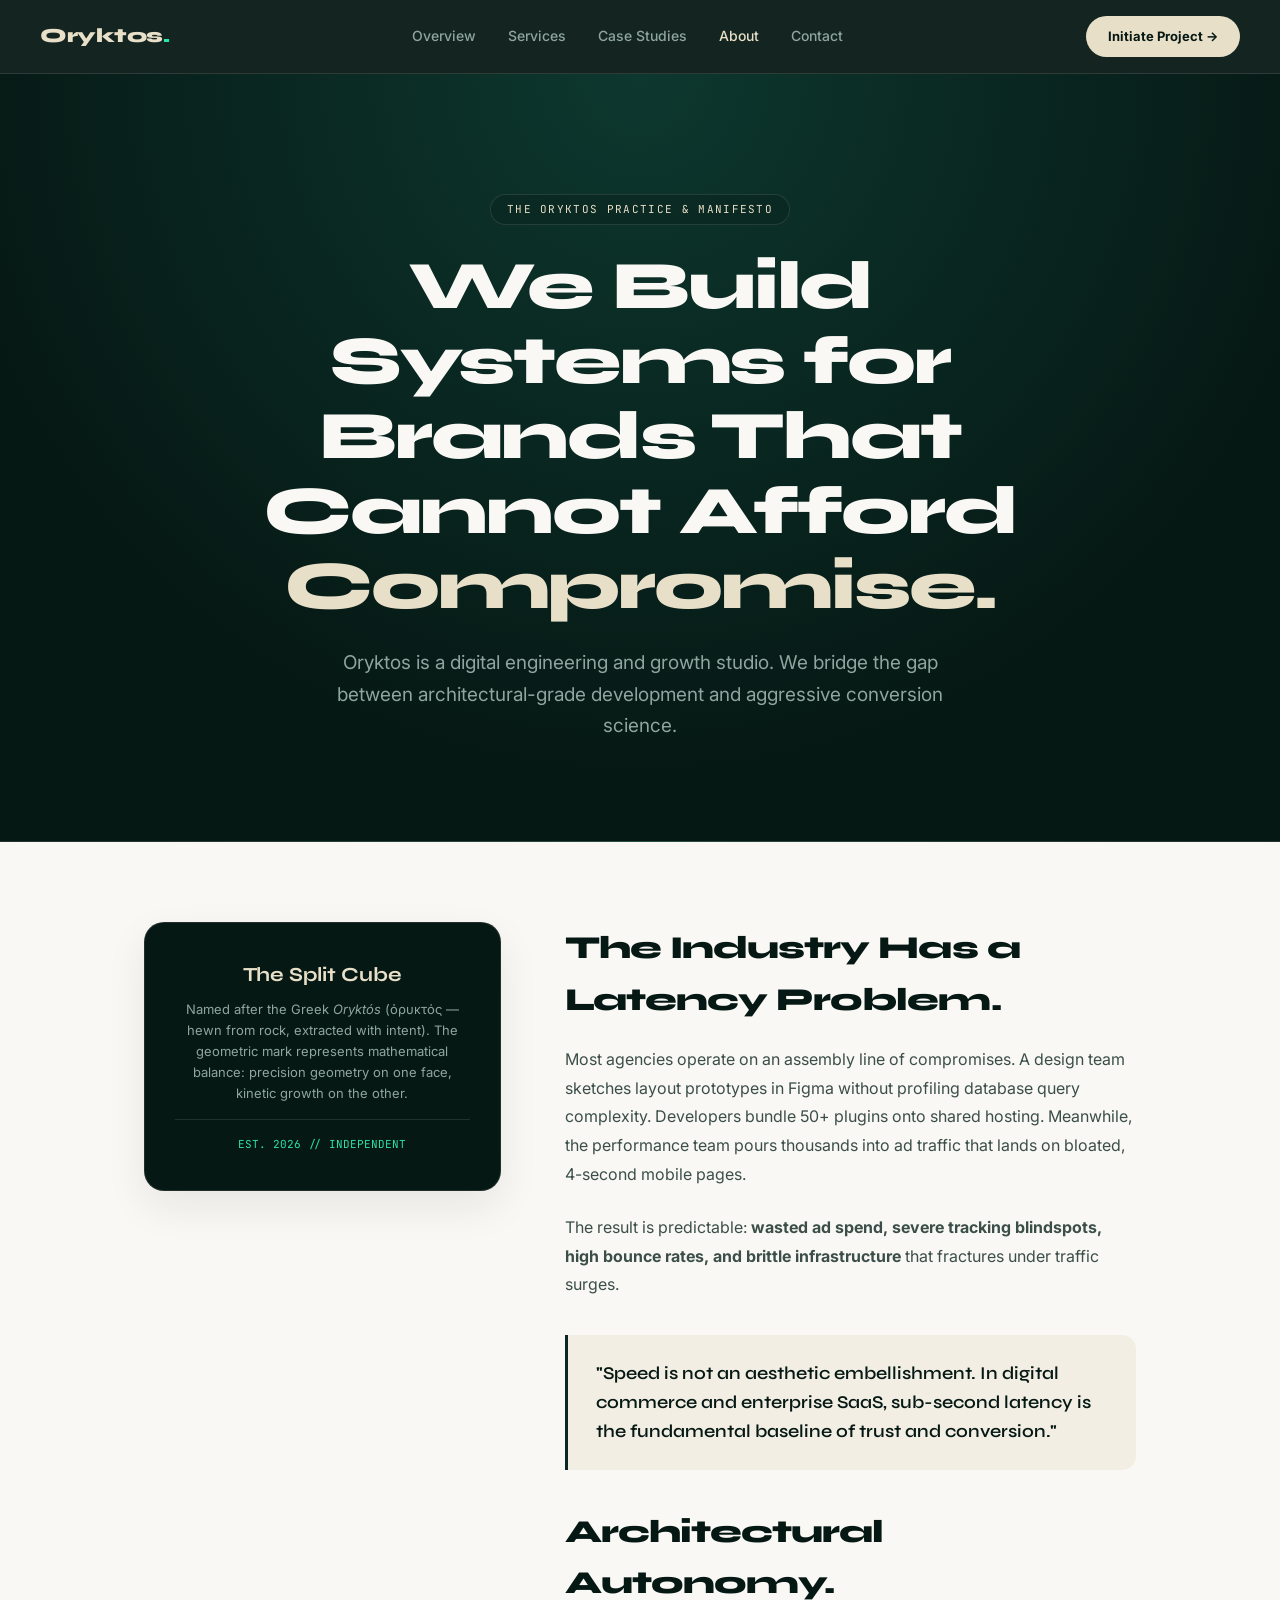
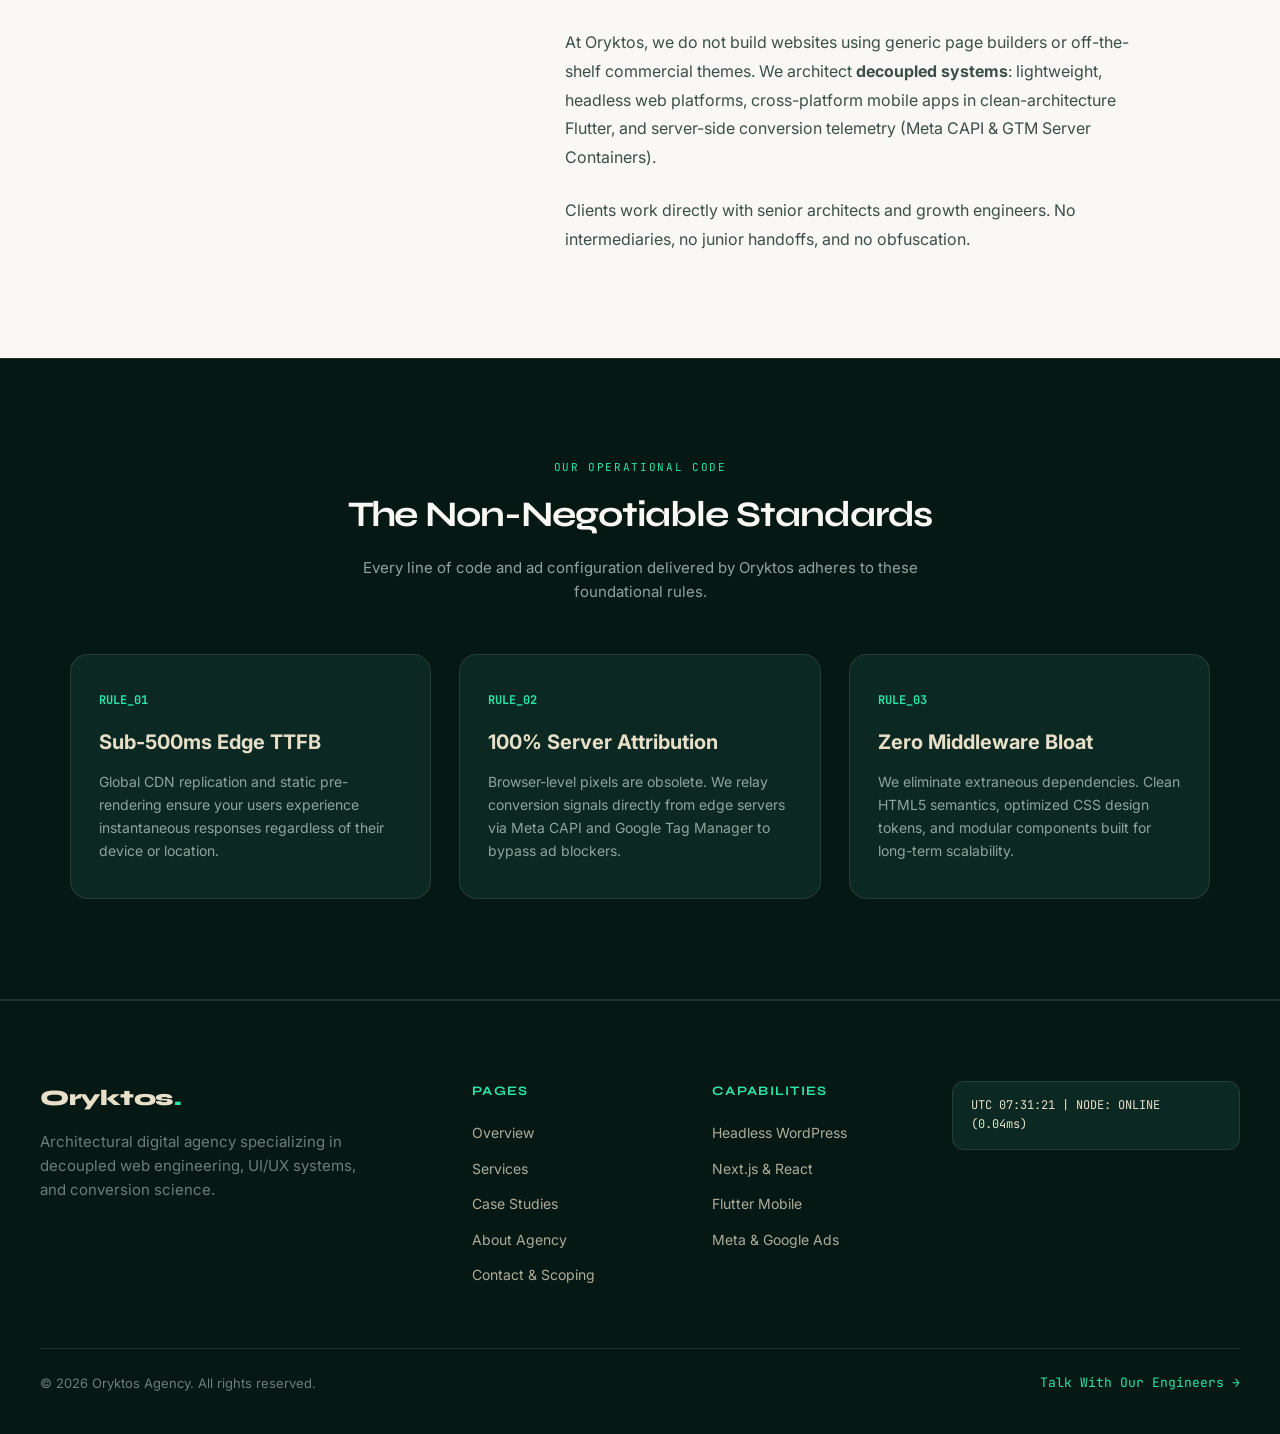
==== commit 69fff8f2: "Refactor about page styles and logo Refactor styles and update logo references in about page." ====
--- a/about/index.html
+++ b/about/index.html
@@ -5,7 +5,6 @@
   <meta name="viewport" content="width=device-width, initial-scale=1.0">
   <title>About & Manifesto — Oryktos</title>
   
-  <!-- Fonts -->
   <link rel="preconnect" href="https://fonts.googleapis.com">
   <link rel="preconnect" href="https://fonts.gstatic.com" crossorigin>
   <link href="https://fonts.googleapis.com/css2?family=Inter:wght@300;400;500;600;700&family=JetBrains+Mono:wght@400;500;600&family=Syne:wght@600;700;800&display=swap" rel="stylesheet">
@@ -13,85 +12,45 @@
   <link rel="stylesheet" href="/style.css">
 
   <style>
-    :root {
-      --pine-deep: #061814;
-      --pine-surface: #0b2822;
-      --pine-elevated: #11352e;
-      --sand-bone: #e8dfc8;
-      --sand-dim: #c5bba6;
-      --accent-mint: #2be4a7;
-      --stone-bg: #faf8f5;
-      --border-subtle: rgba(232, 223, 200, 0.12);
-      --border-stone: rgba(11, 40, 34, 0.08);
-      --text-muted: #6b7f79;
-    }
-
-    body {
-      background-color: var(--stone-bg);
-      color: var(--pine-deep);
-      font-family: 'Inter', sans-serif;
-      margin: 0;
-      overflow-x: hidden;
-    }
-
-    /* EDITORIAL HEADER */
     .about-header {
       background: radial-gradient(circle at 50% 0%, #0d382f 0%, var(--pine-deep) 70%);
       color: #faf8f5;
       padding: 120px 24px 100px;
       text-align: center;
       position: relative;
-      border-bottom: 1px solid var(--border-subtle);
-    }
-
-    .about-header::before {
-      content: '';
-      position: absolute;
-      inset: 0;
-      background-image: 
-        linear-gradient(rgba(232, 223, 200, 0.025) 1px, transparent 1px),
-        linear-gradient(90deg, rgba(232, 223, 200, 0.025) 1px, transparent 1px);
-      background-size: 64px 64px;
-      pointer-events: none;
-    }
-
+      border-bottom: 1px solid var(--border-dark);
+    }
     .header-inner {
       position: relative;
       z-index: 2;
       max-width: 860px;
       margin: 0 auto;
     }
-
     .about-badge {
       display: inline-flex;
       align-items: center;
       gap: 10px;
       background: rgba(11, 40, 34, 0.8);
-      border: 1px solid var(--border-subtle);
+      border: 1px solid var(--border-dark);
       padding: 6px 16px;
       border-radius: 999px;
-      color: var(--sand-bone);
-      font-family: 'JetBrains Mono', monospace;
+      color: var(--sand-dim);
+      font-family: var(--font-mono);
       font-size: 11px;
       letter-spacing: 0.12em;
       text-transform: uppercase;
       margin-bottom: 24px;
     }
-
     .about-header h1 {
-      font-family: 'Syne', sans-serif;
       font-size: clamp(38px, 5.5vw, 68px);
       font-weight: 800;
       line-height: 1.1;
-      letter-spacing: -0.03em;
       margin: 0 0 24px;
     }
-
     .about-header h1 em {
       font-style: normal;
-      color: var(--sand-bone);
-    }
-
+      color: var(--sand-dim);
+    }
     .about-header p {
       font-size: 19px;
       color: #8fa59f;
@@ -99,250 +58,117 @@
       max-width: 660px;
       margin: 0 auto;
     }
-
-    /* MANIFESTO NARRATIVE */
     .narrative-wrap {
       max-width: 1040px;
       margin: 80px auto;
       padding: 0 24px;
     }
-
     .narrative-grid {
       display: grid;
       grid-template-columns: 1fr 1.6fr;
       gap: 64px;
       align-items: start;
     }
-
     .narrative-sticky {
       position: sticky;
       top: 100px;
     }
-
     .brand-mark-card {
       background: var(--pine-deep);
-      border: 1px solid var(--border-subtle);
+      border: 1px solid var(--border-dark);
       border-radius: 20px;
       padding: 36px 30px;
-      color: var(--sand-bone);
+      color: var(--sand-dim);
       text-align: center;
       box-shadow: 0 16px 40px rgba(6, 24, 20, 0.08);
     }
-
     .brand-mark-card img {
-      width: 80px;
-      height: 80px;
+      width: 72px;
+      height: 72px;
       object-fit: contain;
       margin-bottom: 20px;
       display: inline-block;
     }
-
-    .brand-origin-title {
-      font-family: 'Syne', sans-serif;
-      font-size: 20px;
-      font-weight: 700;
-      margin-bottom: 8px;
-    }
-
-    .brand-origin-desc {
-      font-size: 13px;
-      color: #8fa59f;
-      line-height: 1.6;
-    }
-
     .narrative-body h2 {
-      font-family: 'Syne', sans-serif;
       font-size: 32px;
       font-weight: 800;
-      letter-spacing: -0.02em;
       margin: 0 0 20px;
       color: var(--pine-deep);
     }
-
     .narrative-body p {
       font-size: 16px;
       color: #3b4e49;
       line-height: 1.8;
       margin-bottom: 24px;
     }
-
     .quote-pull {
       background: #f2eee3;
       border-left: 3px solid var(--pine-surface);
       border-radius: 0 14px 14px 0;
       padding: 24px 28px;
-      font-family: 'Syne', sans-serif;
+      font-family: var(--font-heading);
       font-size: 18px;
       font-weight: 600;
-      line-height: 1.5;
       color: var(--pine-deep);
       margin: 36px 0;
     }
-
-    /* CORE ENGINEERING TENETS */
     .tenets-section {
       background: var(--pine-deep);
       color: #faf8f5;
       padding: 100px 24px;
-      border-top: 1px solid var(--border-subtle);
-      border-bottom: 1px solid var(--border-subtle);
-    }
-
+      border-top: 1px solid var(--border-dark);
+      border-bottom: 1px solid var(--border-dark);
+    }
     .section-inner {
       max-width: 1140px;
       margin: 0 auto;
     }
-
     .tenets-grid {
       display: grid;
       grid-template-columns: repeat(3, 1fr);
       gap: 28px;
       margin-top: 50px;
     }
-
     .tenet-card {
       background: var(--pine-surface);
-      border: 1px solid var(--border-subtle);
+      border: 1px solid var(--border-dark);
       border-radius: 18px;
       padding: 36px 28px;
-      display: flex;
-      flex-direction: column;
-      justify-content: space-between;
-      transition: transform 0.2s ease, border-color 0.2s ease;
-    }
-
-    .tenet-card:hover {
-      transform: translateY(-3px);
-      border-color: rgba(43, 228, 167, 0.4);
-    }
-
+      transition: transform 0.2s ease;
+    }
+    .tenet-card:hover { transform: translateY(-3px); }
     .tenet-num {
-      font-family: 'JetBrains Mono', monospace;
+      font-family: var(--font-mono);
       font-size: 12px;
       color: var(--accent-mint);
       font-weight: 700;
       margin-bottom: 16px;
     }
-
     .tenet-title {
-      font-family: 'Syne', sans-serif;
       font-size: 20px;
       font-weight: 700;
-      color: var(--sand-bone);
+      color: var(--sand-dim);
       margin-bottom: 12px;
     }
-
     .tenet-desc {
       font-size: 14px;
       color: #8fa59f;
       line-height: 1.65;
     }
-
-    /* STACK OPINION MATRIX */
-    .stack-section {
-      max-width: 1040px;
-      margin: 100px auto;
-      padding: 0 24px;
-    }
-
-    .stack-table {
-      width: 100%;
-      border-collapse: collapse;
-      margin-top: 36px;
-      background: #ffffff;
-      border: 1px solid var(--border-stone);
-      border-radius: 18px;
-      overflow: hidden;
-      box-shadow: 0 8px 30px rgba(6, 24, 20, 0.03);
-    }
-
-    .stack-table th, .stack-table td {
-      padding: 20px 24px;
-      text-align: left;
-      font-size: 14px;
-    }
-
-    .stack-table th {
-      background: var(--pine-surface);
-      color: var(--sand-bone);
-      font-family: 'Syne', sans-serif;
-      font-size: 14px;
-      letter-spacing: 0.02em;
-    }
-
-    .stack-table tr {
-      border-bottom: 1px solid var(--border-stone);
-    }
-    .stack-table tr:last-child { border-bottom: none; }
-
-    .tag-stack-pro {
-      display: inline-block;
-      background: rgba(43, 228, 167, 0.12);
-      color: #0b4a3a;
-      font-family: 'JetBrains Mono', monospace;
-      font-size: 12px;
-      font-weight: 600;
-      padding: 4px 10px;
-      border-radius: 6px;
-    }
-
-    .tag-stack-dep {
-      display: inline-block;
-      background: #f4ede9;
-      color: #85534c;
-      font-family: 'JetBrains Mono', monospace;
-      font-size: 12px;
-      font-weight: 600;
-      padding: 4px 10px;
-      border-radius: 6px;
-    }
-
-    /* CTA FOOTER STRIP */
-    .about-cta {
-      background: #f2eee3;
-      border-radius: 24px;
-      padding: 60px 48px;
-      text-align: center;
-      max-width: 980px;
-      margin: 0 auto 100px;
-      border: 1px solid var(--border-stone);
-    }
-
-    .about-cta h3 {
-      font-family: 'Syne', sans-serif;
-      font-size: 32px;
-      color: var(--pine-deep);
-      margin: 0 0 14px;
-    }
-
-    .about-cta p {
-      color: var(--text-muted);
-      font-size: 16px;
-      max-width: 540px;
-      margin: 0 auto 30px;
-    }
-
     @media (max-width: 850px) {
       .narrative-grid { grid-template-columns: 1fr; gap: 40px; }
       .narrative-sticky { position: static; }
       .tenets-grid { grid-template-columns: 1fr; }
-      .about-cta { padding: 40px 24px; }
     }
   </style>
 </head>
 <body>
 
-  <!-- STICKY SITE HEADER (WITH REAL LOGO) -->
+  <!-- HEADER -->
   <header class="site-header">
     <div class="nav-container">
       <a href="/" class="brand-link">
-        <img 
-          src="/ORYKTOS.png" 
-          alt="Oryktos Mark" 
-          width="34" 
-          height="34" 
-          style="width: 34px; height: 34px; object-fit: contain; border-radius: 6px; display: block;"
-        >
+        <img src="/logo.png" alt="Oryktos" class="brand-logo-img" onerror="this.style.display='none'">
         <span class="brand-title">Oryktos<span>.</span></span>
       </a>
       <nav class="nav-links">
@@ -356,7 +182,6 @@
     </div>
   </header>
 
-  <!-- HERO SECTION -->
   <section class="about-header">
     <div class="header-inner">
       <div class="about-badge">
@@ -367,56 +192,44 @@
     </div>
   </section>
 
-  <!-- THE NARRATIVE & ORIGIN -->
   <section class="narrative-wrap">
     <div class="narrative-grid">
-      <!-- SIDEBAR BRAND ORIGIN CARD -->
       <aside class="narrative-sticky">
         <div class="brand-mark-card">
-          <img src="/ORYKTOS.png" alt="Oryktos Cube Icon">
-          <div class="brand-origin-title">The Split Cube</div>
-          <p class="brand-origin-desc">
-            Named after the Greek <em>Oryktós</em> (ὀρυκτός — hewn from rock, extracted with intent). The split-cube rabbit mark represents mathematical balance: precision geometry on one face, kinetic growth on the other.
+          <img src="/logo.png" alt="Oryktos Logo" onerror="this.style.display='none'">
+          <div style="font-family:var(--font-heading); font-size:20px; font-weight:700; margin-bottom:8px;">The Split Cube</div>
+          <p style="font-size:13px; color:#8fa59f; line-height:1.6;">
+            Named after the Greek <em>Oryktós</em> (ὀρυκτός — hewn from rock, extracted with intent). The geometric mark represents mathematical balance: precision geometry on one face, kinetic growth on the other.
           </p>
-          <div style="margin-top: 16px; padding-top: 16px; border-top: 1px solid var(--border-subtle); font-family: 'JetBrains Mono', monospace; font-size: 11px; color: var(--accent-mint);">
+          <div style="margin-top:16px; padding-top:16px; border-top:1px solid var(--border-dark); font-family:var(--font-mono); font-size:11px; color:var(--accent-mint);">
             EST. 2026 // INDEPENDENT
           </div>
         </div>
       </aside>
 
-      <!-- MAIN MANIFESTO BODY -->
       <article class="narrative-body">
         <h2>The Industry Has a Latency Problem.</h2>
-        <p>
-          Most agencies operate on an assembly line of compromises. A design team sketches layout prototypes in Figma without profiling database query complexity. Developers bundle 50+ plugins onto shared hosting. Meanwhile, the performance team pours thousands into ad traffic that lands on bloated, 4-second mobile pages.
-        </p>
-        <p>
-          The result is predictable: <strong>wasted ad spend, severe tracking blindspots, high bounce rates, and brittle infrastructure</strong> that fractures under traffic surges.
-        </p>
+        <p>Most agencies operate on an assembly line of compromises. A design team sketches layout prototypes in Figma without profiling database query complexity. Developers bundle 50+ plugins onto shared hosting. Meanwhile, the performance team pours thousands into ad traffic that lands on bloated, 4-second mobile pages.</p>
+        <p>The result is predictable: <strong>wasted ad spend, severe tracking blindspots, high bounce rates, and brittle infrastructure</strong> that fractures under traffic surges.</p>
 
         <div class="quote-pull">
           "Speed is not an aesthetic embellishment. In digital commerce and enterprise SaaS, sub-second latency is the fundamental baseline of trust and conversion."
         </div>
 
         <h2>Architectural Autonomy.</h2>
-        <p>
-          At Oryktos, we do not build websites using generic page builders or off-the-shelf commercial themes. We architect <strong>decoupled systems</strong>: lightweight, headless web platforms, cross-platform mobile apps in clean-architecture Flutter, and server-side conversion telemetry (Meta CAPI & GTM Server Containers).
-        </p>
-        <p>
-          Clients work directly with senior architects and growth engineers. No intermediaries, no junior handoffs, and no obfuscation.
-        </p>
+        <p>At Oryktos, we do not build websites using generic page builders or off-the-shelf commercial themes. We architect <strong>decoupled systems</strong>: lightweight, headless web platforms, cross-platform mobile apps in clean-architecture Flutter, and server-side conversion telemetry (Meta CAPI & GTM Server Containers).</p>
+        <p>Clients work directly with senior architects and growth engineers. No intermediaries, no junior handoffs, and no obfuscation.</p>
       </article>
     </div>
   </section>
 
-  <!-- CORE ENGINEERING TENETS -->
   <section class="tenets-section">
     <div class="section-inner">
-      <div style="text-align: center; max-width: 620px; margin: 0 auto;">
-        <div style="font-family:'JetBrains Mono',monospace; font-size:11px; color:var(--accent-mint); letter-spacing:0.15em; text-transform:uppercase; margin-bottom:10px;">
+      <div style="text-align:center; max-width:620px; margin:0 auto;">
+        <div style="font-family:var(--font-mono); font-size:11px; color:var(--accent-mint); letter-spacing:0.15em; text-transform:uppercase; margin-bottom:10px;">
           OUR OPERATIONAL CODE
         </div>
-        <h2 style="font-family:'Syne',sans-serif; font-size:36px; margin:0 0 12px; color:#faf8f5;">
+        <h2 style="font-size:36px; margin:0 0 12px; color:#faf8f5;">
           The Non-Negotiable Standards
         </h2>
         <p style="color:#8fa59f; font-size:15px; margin:0;">
@@ -446,90 +259,27 @@
     </div>
   </section>
 
-  <!-- STACK OPINION MATRIX -->
-  <section class="stack-section">
-    <div style="text-align: center; max-width: 600px; margin: 0 auto;">
-      <div style="font-family:'JetBrains Mono',monospace; font-size:11px; color:var(--pine-surface); letter-spacing:0.12em; text-transform:uppercase; margin-bottom:8px; font-weight:700;">
-        TECHNOLOGY POSITION
-      </div>
-      <h2 style="font-family:'Syne',sans-serif; font-size:32px; color:var(--pine-deep); margin:0;">
-        What We Deploy vs. What We Reject
-      </h2>
-    </div>
-
-    <table class="stack-table">
-      <thead>
-        <tr>
-          <th>Category</th>
-          <th>What Oryktos Deploys</th>
-          <th>What We Actively Deprecate</th>
-        </tr>
-      </thead>
-      <tbody>
-        <tr>
-          <td><strong>Web Layer</strong></td>
-          <td><span class="tag-stack-pro">Next.js / Astro / Headless WP</span></td>
-          <td><span class="tag-stack-dep">Monolithic WP Themes / Elementor</span></td>
-        </tr>
-        <tr>
-          <td><strong>Mobile Layer</strong></td>
-          <td><span class="tag-stack-pro">Flutter / Dart (Clean Architecture)</span></td>
-          <td><span class="tag-stack-dep">Webview Hybrid Wrappers</span></td>
-        </tr>
-        <tr>
-          <td><strong>Attribution</strong></td>
-          <td><span class="tag-stack-pro">Server-Side CAPI / Edge GTM</span></td>
-          <td><span class="tag-stack-dep">Client-Side JS Pixel Only</span></td>
-        </tr>
-        <tr>
-          <td><strong>Styling / UI</strong></td>
-          <td><span class="tag-stack-pro">Tailwind CSS / Figma Design Tokens</span></td>
-          <td><span class="tag-stack-dep">Third-party mega CSS frameworks</span></td>
-        </tr>
-      </tbody>
-    </table>
-  </section>
-
-  <!-- CALL TO ACTION -->
-  <section class="about-cta">
-    <h3>Have a Project Requiring Architectural Precision?</h3>
-    <p>We review technical briefs within 24 hours. Speak directly to an engineering lead about your next build.</p>
-    <a href="/contact/" class="btn-primary" style="padding: 14px 32px; font-size: 15px;">
-      Initiate Technical Scoping →
-    </a>
-  </section>
-
-  <!-- ARCHITECTURAL FOOTER (WITH REAL LOGO) -->
+  <!-- FOOTER -->
   <footer class="site-footer">
     <div class="footer-container">
       <div class="footer-grid">
         <div>
-          <div style="display:flex; align-items:center; gap:12px; margin-bottom:14px;">
-            <img 
-              src="/ORYKTOS.png" 
-              alt="Oryktos Logo" 
-              width="32" 
-              height="32" 
-              style="width: 32px; height: 32px; object-fit: contain; border-radius: 6px;"
-            >
-            <div class="brand-title" style="font-size:22px; color:var(--sand-bone);">
-              Oryktos<span>.</span>
-            </div>
+          <div class="footer-brand-wrap">
+            <img src="/logo.png" alt="Oryktos" class="footer-logo-img" onerror="this.style.display='none'">
+            <div class="brand-title" style="font-size:22px;">Oryktos<span>.</span></div>
           </div>
           <p class="footer-tagline">Architectural digital agency specializing in decoupled web engineering, UI/UX systems, and conversion science.</p>
         </div>
-        
         <div class="footer-col">
           <h4>Pages</h4>
           <ul>
             <li><a href="/">Overview</a></li>
             <li><a href="/services/">Services</a></li>
             <li><a href="/work/">Case Studies</a></li>
-            <li><a href="/about/" style="color:var(--accent-mint); font-weight:600;">About Agency</a></li>
+            <li><a href="/about/">About Agency</a></li>
             <li><a href="/contact/">Contact & Scoping</a></li>
           </ul>
         </div>
-        
         <div class="footer-col">
           <h4>Capabilities</h4>
           <ul>
@@ -539,15 +289,13 @@
             <li><a href="/services/">Meta & Google Ads</a></li>
           </ul>
         </div>
-        
         <div>
           <div class="telemetry-box mono-font" id="telemetry-clock">INITIALIZING TELEMETRY...</div>
         </div>
       </div>
-      
       <div class="footer-bottom">
         <div>© 2026 Oryktos Agency. All rights reserved.</div>
-        <div class="mono-font" style="color:var(--accent-mint);">READY FOR NETLIFY CI/CD</div>
+        <div class="mono-font" style="color:var(--accent-mint);"><a href="/contact/" style="color:inherit; text-decoration:none;">Talk With Our Engineers →</a></div>
       </div>
     </div>
   </footer>
--- a/style.css
+++ b/style.css
@@ -52,6 +52,7 @@
   z-index: 999;
   background-color: rgba(6, 24, 20, 0.94);
   backdrop-filter: blur(14px);
+  -webkit-backdrop-filter: blur(14px);
   border-bottom: 1px solid var(--border-dark);
   padding: 16px 40px;
 }
@@ -71,13 +72,17 @@
   text-decoration: none;
 }
 
-.brand-cube {
-  width: 32px;
-  height: 32px;
+.brand-logo-img {
+  width: 36px;
+  height: 36px;
+  object-fit: contain;
+  border-radius: 6px;
+  display: block;
 }
 
 .brand-title {
   color: var(--sand-dim);
+  font-family: var(--font-heading);
   font-size: 20px;
   font-weight: 800;
   letter-spacing: -0.5px;
@@ -165,6 +170,21 @@
   margin-bottom: 60px;
 }
 
+.footer-brand-wrap {
+  display: flex;
+  align-items: center;
+  gap: 12px;
+  margin-bottom: 14px;
+}
+
+.footer-logo-img {
+  width: 32px;
+  height: 32px;
+  object-fit: contain;
+  border-radius: 6px;
+  display: block;
+}
+
 .footer-tagline {
   color: var(--text-muted);
   font-size: 15px;
@@ -192,7 +212,7 @@
   opacity: 0.75;
   text-decoration: none;
   font-size: 14px;
-  transition: opacity 0.2s;
+  transition: opacity 0.2s, color 0.2s;
 }
 
 .footer-col a:hover {
@@ -218,7 +238,6 @@
   font-size: 13px;
 }
 
-/* RESPONSIVE */
 @media (max-width: 900px) {
   .nav-links { display: none; }
   .footer-grid { grid-template-columns: 1fr; gap: 36px; }
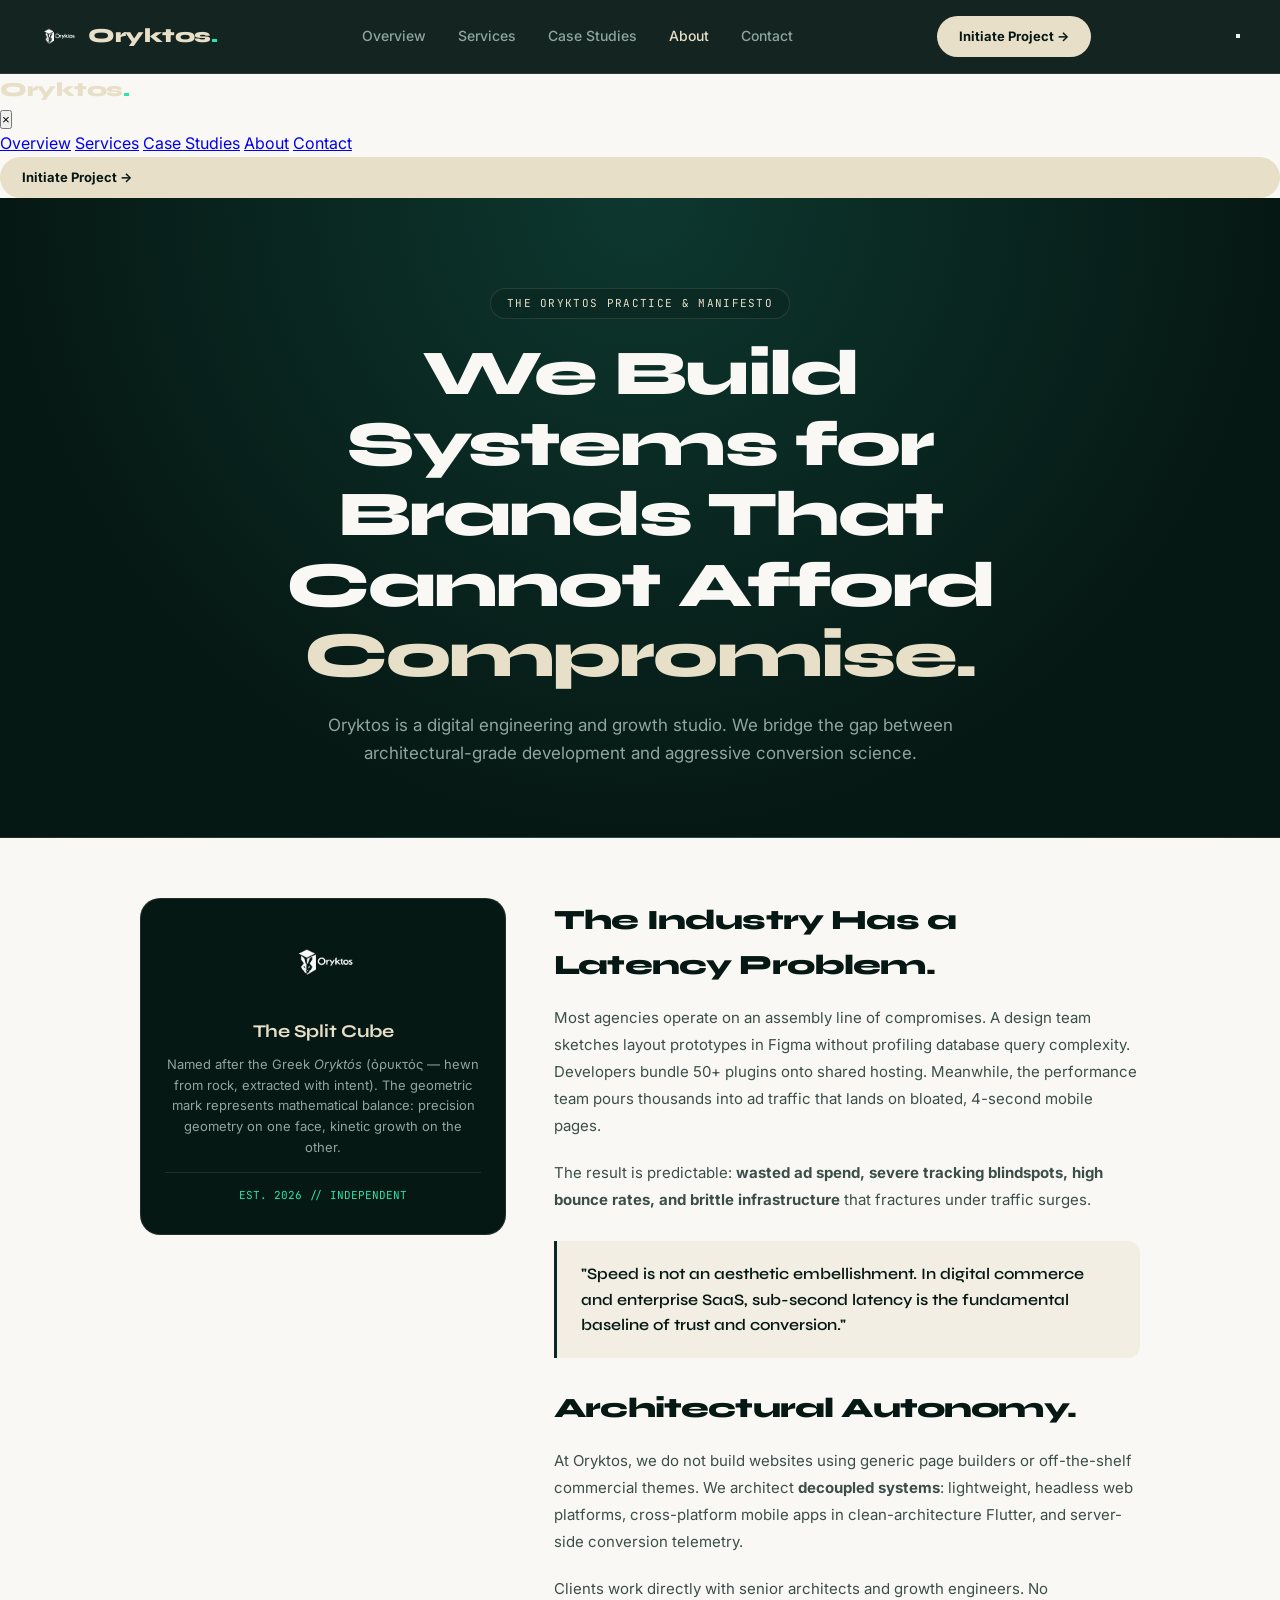
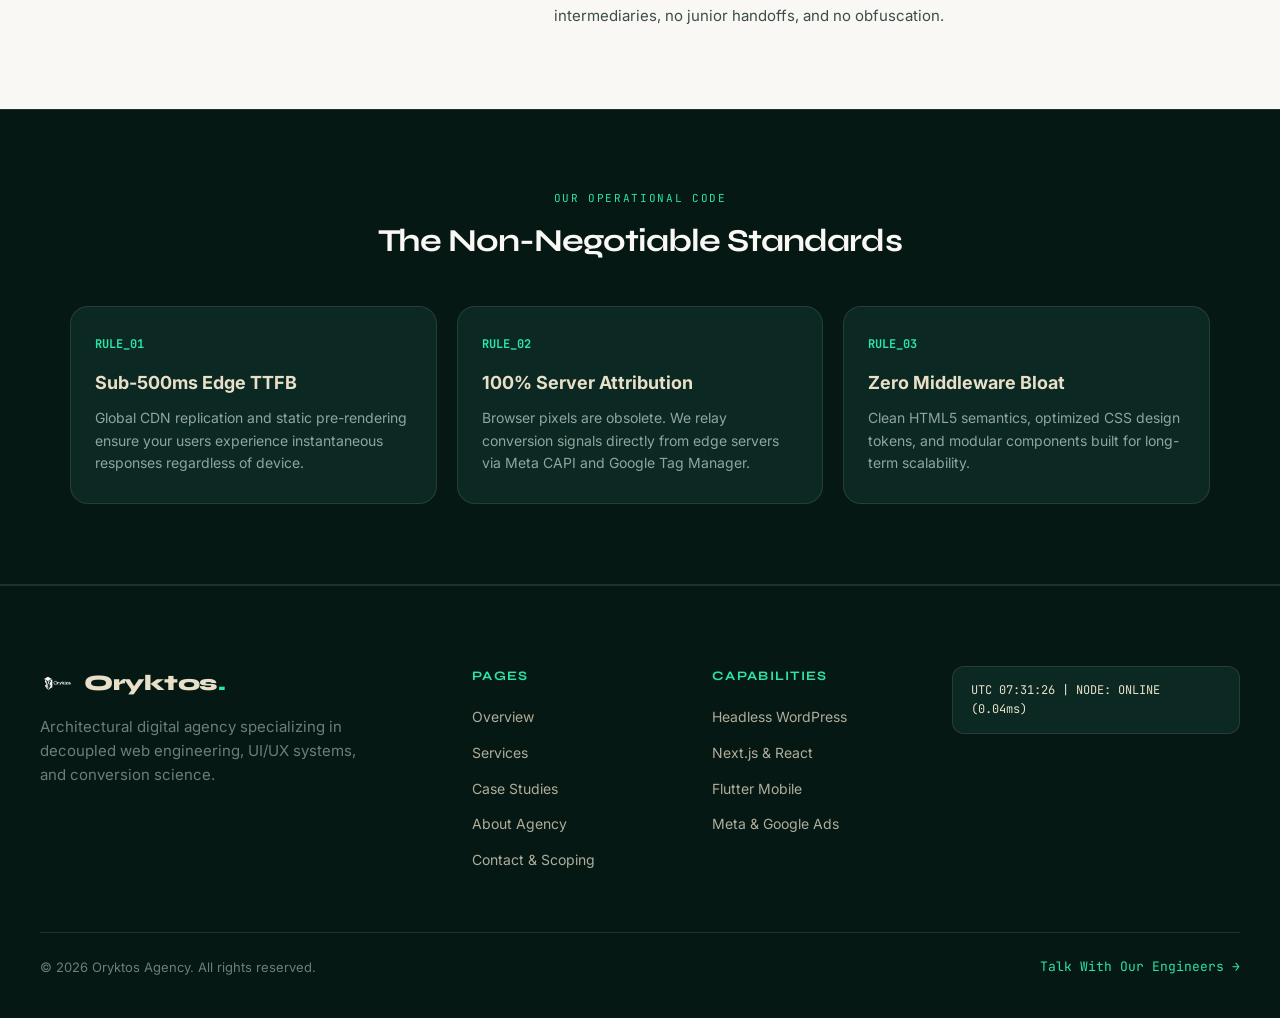
==== commit 5b565cfc: "Update index.html" ====
--- a/about/index.html
+++ b/about/index.html
@@ -2,7 +2,7 @@
 <html lang="en">
 <head>
   <meta charset="UTF-8">
-  <meta name="viewport" content="width=device-width, initial-scale=1.0">
+  <meta name="viewport" content="width=device-width, initial-scale=1.0, maximum-scale=5.0">
   <title>About & Manifesto — Oryktos</title>
   
   <link rel="preconnect" href="https://fonts.googleapis.com">
@@ -15,10 +15,11 @@
     .about-header {
       background: radial-gradient(circle at 50% 0%, #0d382f 0%, var(--pine-deep) 70%);
       color: #faf8f5;
-      padding: 120px 24px 100px;
+      padding: 90px 20px 70px;
       text-align: center;
       position: relative;
       border-bottom: 1px solid var(--border-dark);
+      width: 100%;
     }
     .header-inner {
       position: relative;
@@ -39,20 +40,20 @@
       font-size: 11px;
       letter-spacing: 0.12em;
       text-transform: uppercase;
-      margin-bottom: 24px;
+      margin-bottom: 20px;
     }
     .about-header h1 {
-      font-size: clamp(38px, 5.5vw, 68px);
+      font-size: clamp(32px, 5vw, 68px);
       font-weight: 800;
       line-height: 1.1;
-      margin: 0 0 24px;
+      margin: 0 0 20px;
     }
     .about-header h1 em {
       font-style: normal;
       color: var(--sand-dim);
     }
     .about-header p {
-      font-size: 19px;
+      font-size: 17px;
       color: #8fa59f;
       line-height: 1.65;
       max-width: 660px;
@@ -60,13 +61,14 @@
     }
     .narrative-wrap {
       max-width: 1040px;
-      margin: 80px auto;
-      padding: 0 24px;
+      margin: 60px auto;
+      padding: 0 20px;
+      width: 100%;
     }
     .narrative-grid {
       display: grid;
       grid-template-columns: 1fr 1.6fr;
-      gap: 64px;
+      gap: 48px;
       align-items: start;
     }
     .narrative-sticky {
@@ -77,47 +79,47 @@
       background: var(--pine-deep);
       border: 1px solid var(--border-dark);
       border-radius: 20px;
-      padding: 36px 30px;
+      padding: 30px 24px;
       color: var(--sand-dim);
       text-align: center;
-      box-shadow: 0 16px 40px rgba(6, 24, 20, 0.08);
     }
     .brand-mark-card img {
-      width: 72px;
-      height: 72px;
+      width: 64px;
+      height: 64px;
       object-fit: contain;
-      margin-bottom: 20px;
+      margin-bottom: 16px;
       display: inline-block;
     }
     .narrative-body h2 {
-      font-size: 32px;
+      font-size: 28px;
       font-weight: 800;
-      margin: 0 0 20px;
+      margin: 0 0 16px;
       color: var(--pine-deep);
     }
     .narrative-body p {
-      font-size: 16px;
+      font-size: 15px;
       color: #3b4e49;
       line-height: 1.8;
-      margin-bottom: 24px;
+      margin-bottom: 20px;
     }
     .quote-pull {
       background: #f2eee3;
       border-left: 3px solid var(--pine-surface);
-      border-radius: 0 14px 14px 0;
-      padding: 24px 28px;
+      border-radius: 0 12px 12px 0;
+      padding: 20px 24px;
       font-family: var(--font-heading);
-      font-size: 18px;
+      font-size: 16px;
       font-weight: 600;
       color: var(--pine-deep);
-      margin: 36px 0;
+      margin: 28px 0;
     }
     .tenets-section {
       background: var(--pine-deep);
       color: #faf8f5;
-      padding: 100px 24px;
+      padding: 80px 20px;
       border-top: 1px solid var(--border-dark);
       border-bottom: 1px solid var(--border-dark);
+      width: 100%;
     }
     .section-inner {
       max-width: 1140px;
@@ -126,37 +128,35 @@
     .tenets-grid {
       display: grid;
       grid-template-columns: repeat(3, 1fr);
-      gap: 28px;
-      margin-top: 50px;
+      gap: 20px;
+      margin-top: 40px;
     }
     .tenet-card {
       background: var(--pine-surface);
       border: 1px solid var(--border-dark);
       border-radius: 18px;
-      padding: 36px 28px;
-      transition: transform 0.2s ease;
-    }
-    .tenet-card:hover { transform: translateY(-3px); }
+      padding: 28px 24px;
+    }
     .tenet-num {
       font-family: var(--font-mono);
       font-size: 12px;
       color: var(--accent-mint);
       font-weight: 700;
-      margin-bottom: 16px;
+      margin-bottom: 14px;
     }
     .tenet-title {
-      font-size: 20px;
+      font-size: 18px;
       font-weight: 700;
       color: var(--sand-dim);
-      margin-bottom: 12px;
+      margin-bottom: 10px;
     }
     .tenet-desc {
       font-size: 14px;
       color: #8fa59f;
-      line-height: 1.65;
+      line-height: 1.6;
     }
     @media (max-width: 850px) {
-      .narrative-grid { grid-template-columns: 1fr; gap: 40px; }
+      .narrative-grid { grid-template-columns: 1fr; gap: 32px; }
       .narrative-sticky { position: static; }
       .tenets-grid { grid-template-columns: 1fr; }
     }
@@ -178,15 +178,39 @@
         <a href="/about/" class="active">About</a>
         <a href="/contact/">Contact</a>
       </nav>
-      <a href="/contact/" class="btn-primary">Initiate Project →</a>
+      <a href="/contact/" class="btn-primary desktop-only-cta">Initiate Project →</a>
+      <button class="mobile-menu-btn" id="mobileMenuBtn" onclick="toggleMobileMenu()" aria-label="Toggle navigation">
+        <span></span>
+        <span></span>
+        <span></span>
+      </button>
     </div>
   </header>
+
+  <!-- MOBILE DRAWER -->
+  <div class="mobile-drawer-overlay" id="mobileDrawerOverlay" onclick="toggleMobileMenu()"></div>
+  <aside class="mobile-drawer" id="mobileDrawer">
+    <div>
+      <div class="drawer-header">
+        <div class="brand-title">Oryktos<span>.</span></div>
+        <button class="drawer-close-btn" onclick="toggleMobileMenu()">&times;</button>
+      </div>
+      <nav class="drawer-links">
+        <a href="/" onclick="toggleMobileMenu()">Overview</a>
+        <a href="/services/" onclick="toggleMobileMenu()">Services</a>
+        <a href="/work/" onclick="toggleMobileMenu()">Case Studies</a>
+        <a href="/about/" class="active" onclick="toggleMobileMenu()">About</a>
+        <a href="/contact/" onclick="toggleMobileMenu()">Contact</a>
+      </nav>
+    </div>
+    <div class="drawer-footer">
+      <a href="/contact/" class="btn-primary" style="width:100%;" onclick="toggleMobileMenu()">Initiate Project →</a>
+    </div>
+  </aside>
 
   <section class="about-header">
     <div class="header-inner">
-      <div class="about-badge">
-        THE ORYKTOS PRACTICE & MANIFESTO
-      </div>
+      <div class="about-badge">THE ORYKTOS PRACTICE & MANIFESTO</div>
       <h1>We Build Systems for Brands That Cannot Afford <em>Compromise.</em></h1>
       <p>Oryktos is a digital engineering and growth studio. We bridge the gap between architectural-grade development and aggressive conversion science.</p>
     </div>
@@ -197,11 +221,11 @@
       <aside class="narrative-sticky">
         <div class="brand-mark-card">
           <img src="/logo.png" alt="Oryktos Logo" onerror="this.style.display='none'">
-          <div style="font-family:var(--font-heading); font-size:20px; font-weight:700; margin-bottom:8px;">The Split Cube</div>
+          <div style="font-family:var(--font-heading); font-size:18px; font-weight:700; margin-bottom:8px;">The Split Cube</div>
           <p style="font-size:13px; color:#8fa59f; line-height:1.6;">
             Named after the Greek <em>Oryktós</em> (ὀρυκτός — hewn from rock, extracted with intent). The geometric mark represents mathematical balance: precision geometry on one face, kinetic growth on the other.
           </p>
-          <div style="margin-top:16px; padding-top:16px; border-top:1px solid var(--border-dark); font-family:var(--font-mono); font-size:11px; color:var(--accent-mint);">
+          <div style="margin-top:14px; padding-top:14px; border-top:1px solid var(--border-dark); font-family:var(--font-mono); font-size:11px; color:var(--accent-mint);">
             EST. 2026 // INDEPENDENT
           </div>
         </div>
@@ -217,7 +241,7 @@
         </div>
 
         <h2>Architectural Autonomy.</h2>
-        <p>At Oryktos, we do not build websites using generic page builders or off-the-shelf commercial themes. We architect <strong>decoupled systems</strong>: lightweight, headless web platforms, cross-platform mobile apps in clean-architecture Flutter, and server-side conversion telemetry (Meta CAPI & GTM Server Containers).</p>
+        <p>At Oryktos, we do not build websites using generic page builders or off-the-shelf commercial themes. We architect <strong>decoupled systems</strong>: lightweight, headless web platforms, cross-platform mobile apps in clean-architecture Flutter, and server-side conversion telemetry.</p>
         <p>Clients work directly with senior architects and growth engineers. No intermediaries, no junior handoffs, and no obfuscation.</p>
       </article>
     </div>
@@ -226,34 +250,29 @@
   <section class="tenets-section">
     <div class="section-inner">
       <div style="text-align:center; max-width:620px; margin:0 auto;">
-        <div style="font-family:var(--font-mono); font-size:11px; color:var(--accent-mint); letter-spacing:0.15em; text-transform:uppercase; margin-bottom:10px;">
+        <div style="font-family:var(--font-mono); font-size:11px; color:var(--accent-mint); letter-spacing:0.15em; text-transform:uppercase; margin-bottom:8px;">
           OUR OPERATIONAL CODE
         </div>
-        <h2 style="font-size:36px; margin:0 0 12px; color:#faf8f5;">
-          The Non-Negotiable Standards
-        </h2>
-        <p style="color:#8fa59f; font-size:15px; margin:0;">
-          Every line of code and ad configuration delivered by Oryktos adheres to these foundational rules.
-        </p>
+        <h2 style="font-size:32px; margin:0 0 10px; color:#faf8f5;">The Non-Negotiable Standards</h2>
       </div>
 
       <div class="tenets-grid">
         <div class="tenet-card">
           <div class="tenet-num">RULE_01</div>
           <div class="tenet-title">Sub-500ms Edge TTFB</div>
-          <div class="tenet-desc">Global CDN replication and static pre-rendering ensure your users experience instantaneous responses regardless of their device or location.</div>
+          <div class="tenet-desc">Global CDN replication and static pre-rendering ensure your users experience instantaneous responses regardless of device.</div>
         </div>
 
         <div class="tenet-card">
           <div class="tenet-num">RULE_02</div>
           <div class="tenet-title">100% Server Attribution</div>
-          <div class="tenet-desc">Browser-level pixels are obsolete. We relay conversion signals directly from edge servers via Meta CAPI and Google Tag Manager to bypass ad blockers.</div>
+          <div class="tenet-desc">Browser pixels are obsolete. We relay conversion signals directly from edge servers via Meta CAPI and Google Tag Manager.</div>
         </div>
 
         <div class="tenet-card">
           <div class="tenet-num">RULE_03</div>
           <div class="tenet-title">Zero Middleware Bloat</div>
-          <div class="tenet-desc">We eliminate extraneous dependencies. Clean HTML5 semantics, optimized CSS design tokens, and modular components built for long-term scalability.</div>
+          <div class="tenet-desc">Clean HTML5 semantics, optimized CSS design tokens, and modular components built for long-term scalability.</div>
         </div>
       </div>
     </div>
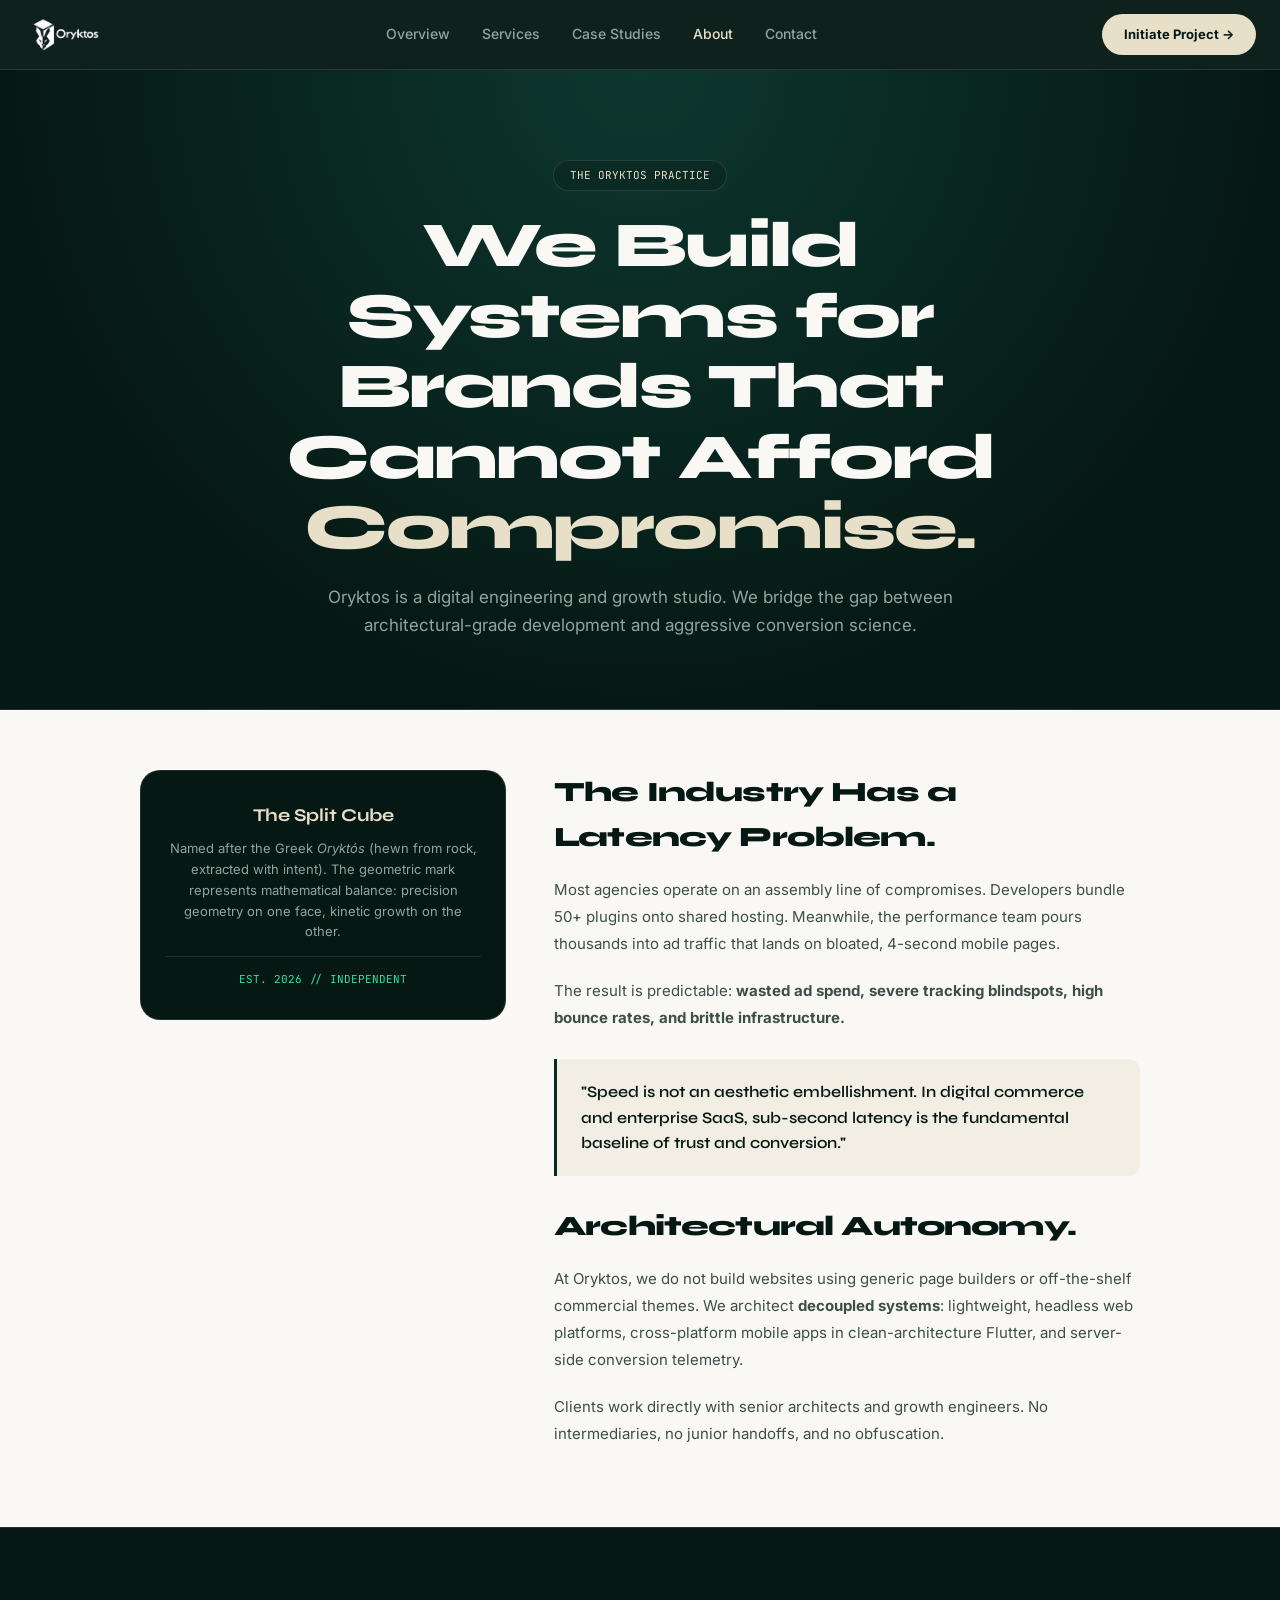
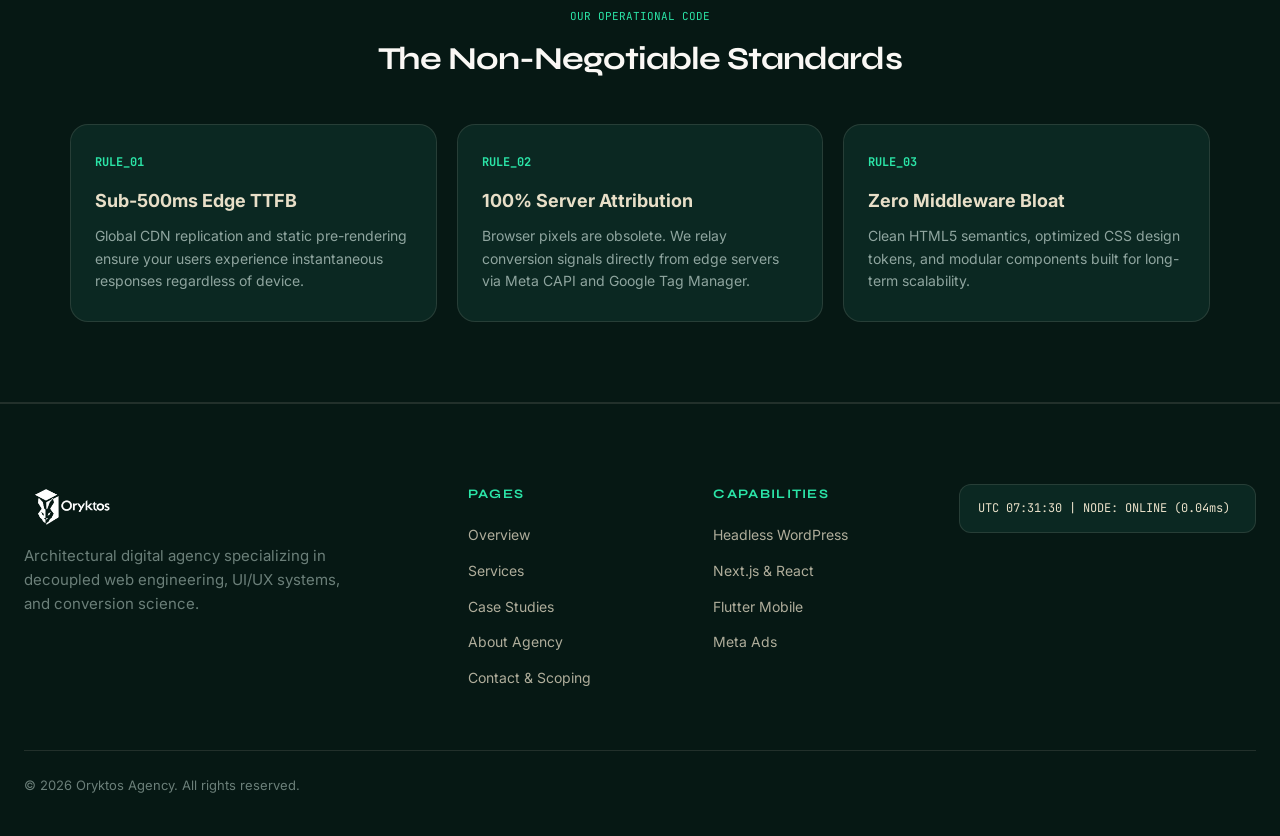
==== commit aa1c9f9b: "Update index.html" ====
--- a/about/index.html
+++ b/about/index.html
@@ -4,213 +4,69 @@
   <meta charset="UTF-8">
   <meta name="viewport" content="width=device-width, initial-scale=1.0, maximum-scale=5.0">
   <title>About & Manifesto — Oryktos</title>
-  
-  <link rel="preconnect" href="https://fonts.googleapis.com">
-  <link rel="preconnect" href="https://fonts.gstatic.com" crossorigin>
-  <link href="https://fonts.googleapis.com/css2?family=Inter:wght@300;400;500;600;700&family=JetBrains+Mono:wght@400;500;600&family=Syne:wght@600;700;800&display=swap" rel="stylesheet">
-  
   <link rel="stylesheet" href="/style.css">
-
   <style>
-    .about-header {
-      background: radial-gradient(circle at 50% 0%, #0d382f 0%, var(--pine-deep) 70%);
-      color: #faf8f5;
-      padding: 90px 20px 70px;
-      text-align: center;
-      position: relative;
-      border-bottom: 1px solid var(--border-dark);
-      width: 100%;
-    }
-    .header-inner {
-      position: relative;
-      z-index: 2;
-      max-width: 860px;
-      margin: 0 auto;
-    }
-    .about-badge {
-      display: inline-flex;
-      align-items: center;
-      gap: 10px;
-      background: rgba(11, 40, 34, 0.8);
-      border: 1px solid var(--border-dark);
-      padding: 6px 16px;
-      border-radius: 999px;
-      color: var(--sand-dim);
-      font-family: var(--font-mono);
-      font-size: 11px;
-      letter-spacing: 0.12em;
-      text-transform: uppercase;
-      margin-bottom: 20px;
-    }
-    .about-header h1 {
-      font-size: clamp(32px, 5vw, 68px);
-      font-weight: 800;
-      line-height: 1.1;
-      margin: 0 0 20px;
-    }
-    .about-header h1 em {
-      font-style: normal;
-      color: var(--sand-dim);
-    }
-    .about-header p {
-      font-size: 17px;
-      color: #8fa59f;
-      line-height: 1.65;
-      max-width: 660px;
-      margin: 0 auto;
-    }
-    .narrative-wrap {
-      max-width: 1040px;
-      margin: 60px auto;
-      padding: 0 20px;
-      width: 100%;
-    }
-    .narrative-grid {
-      display: grid;
-      grid-template-columns: 1fr 1.6fr;
-      gap: 48px;
-      align-items: start;
-    }
-    .narrative-sticky {
-      position: sticky;
-      top: 100px;
-    }
-    .brand-mark-card {
-      background: var(--pine-deep);
-      border: 1px solid var(--border-dark);
-      border-radius: 20px;
-      padding: 30px 24px;
-      color: var(--sand-dim);
-      text-align: center;
-    }
-    .brand-mark-card img {
-      width: 64px;
-      height: 64px;
-      object-fit: contain;
-      margin-bottom: 16px;
-      display: inline-block;
-    }
-    .narrative-body h2 {
-      font-size: 28px;
-      font-weight: 800;
-      margin: 0 0 16px;
-      color: var(--pine-deep);
-    }
-    .narrative-body p {
-      font-size: 15px;
-      color: #3b4e49;
-      line-height: 1.8;
-      margin-bottom: 20px;
-    }
-    .quote-pull {
-      background: #f2eee3;
-      border-left: 3px solid var(--pine-surface);
-      border-radius: 0 12px 12px 0;
-      padding: 20px 24px;
-      font-family: var(--font-heading);
-      font-size: 16px;
-      font-weight: 600;
-      color: var(--pine-deep);
-      margin: 28px 0;
-    }
-    .tenets-section {
-      background: var(--pine-deep);
-      color: #faf8f5;
-      padding: 80px 20px;
-      border-top: 1px solid var(--border-dark);
-      border-bottom: 1px solid var(--border-dark);
-      width: 100%;
-    }
-    .section-inner {
-      max-width: 1140px;
-      margin: 0 auto;
-    }
-    .tenets-grid {
-      display: grid;
-      grid-template-columns: repeat(3, 1fr);
-      gap: 20px;
-      margin-top: 40px;
-    }
-    .tenet-card {
-      background: var(--pine-surface);
-      border: 1px solid var(--border-dark);
-      border-radius: 18px;
-      padding: 28px 24px;
-    }
-    .tenet-num {
-      font-family: var(--font-mono);
-      font-size: 12px;
-      color: var(--accent-mint);
-      font-weight: 700;
-      margin-bottom: 14px;
-    }
-    .tenet-title {
-      font-size: 18px;
-      font-weight: 700;
-      color: var(--sand-dim);
-      margin-bottom: 10px;
-    }
-    .tenet-desc {
-      font-size: 14px;
-      color: #8fa59f;
-      line-height: 1.6;
-    }
-    @media (max-width: 850px) {
-      .narrative-grid { grid-template-columns: 1fr; gap: 32px; }
-      .narrative-sticky { position: static; }
-      .tenets-grid { grid-template-columns: 1fr; }
-    }
+    .about-header { background: radial-gradient(circle at 50% 0%, #0d382f 0%, var(--pine-deep) 70%); color: #faf8f5; padding: 90px 20px 70px; text-align: center; border-bottom: 1px solid var(--border-dark); }
+    .header-inner { max-width: 860px; margin: 0 auto; }
+    .about-badge { display: inline-flex; align-items: center; gap: 10px; background: rgba(11, 40, 34, 0.8); border: 1px solid var(--border-dark); padding: 6px 16px; border-radius: 999px; color: var(--sand-dim); font-size: 11px; margin-bottom: 20px; }
+    .about-header h1 { font-size: clamp(32px, 5vw, 68px); font-weight: 800; line-height: 1.1; margin: 0 0 20px; }
+    .about-header h1 em { font-style: normal; color: var(--sand-dim); }
+    .about-header p { font-size: 17px; color: #8fa59f; line-height: 1.65; max-width: 660px; margin: 0 auto; }
+    .narrative-wrap { max-width: 1040px; margin: 60px auto; padding: 0 20px; }
+    .narrative-grid { display: grid; grid-template-columns: 1fr 1.6fr; gap: 48px; align-items: start; }
+    .narrative-sticky { position: sticky; top: 100px; }
+    .brand-mark-card { background: var(--pine-deep); border: 1px solid var(--border-dark); border-radius: 20px; padding: 30px 24px; color: var(--sand-dim); text-align: center; }
+    .narrative-body h2 { font-size: 28px; font-weight: 800; margin: 0 0 16px; color: var(--pine-deep); }
+    .narrative-body p { font-size: 15px; color: #3b4e49; line-height: 1.8; margin-bottom: 20px; }
+    .quote-pull { background: #f2eee3; border-left: 3px solid var(--pine-surface); border-radius: 0 12px 12px 0; padding: 20px 24px; font-family: var(--font-heading); font-size: 16px; font-weight: 600; color: var(--pine-deep); margin: 28px 0; }
+    .tenets-section { background: var(--pine-deep); color: #faf8f5; padding: 80px 20px; border-top: 1px solid var(--border-dark); border-bottom: 1px solid var(--border-dark); }
+    .tenets-grid { display: grid; grid-template-columns: repeat(3, 1fr); gap: 20px; margin: 40px auto 0; max-width: 1140px; }
+    .tenet-card { background: var(--pine-surface); border: 1px solid var(--border-dark); border-radius: 18px; padding: 28px 24px; }
+    .tenet-num { font-size: 12px; color: var(--accent-mint); font-weight: 700; margin-bottom: 14px; }
+    .tenet-title { font-size: 18px; font-weight: 700; color: var(--sand-dim); margin-bottom: 10px; }
+    @media (max-width: 850px) { .narrative-grid { grid-template-columns: 1fr; gap: 32px; } .narrative-sticky { position: static; } .tenets-grid { grid-template-columns: 1fr; } }
   </style>
 </head>
 <body>
 
-  <!-- HEADER -->
+  <!-- UNIVERSAL HEADER -->
   <header class="site-header">
     <div class="nav-container">
       <a href="/" class="brand-link">
         <img src="/logo.png" alt="Oryktos" class="brand-logo-img" onerror="this.style.display='none'">
-        <span class="brand-title">Oryktos<span>.</span></span>
       </a>
-      <nav class="nav-links">
+      <nav class="desktop-nav">
         <a href="/">Overview</a>
         <a href="/services/">Services</a>
         <a href="/work/">Case Studies</a>
         <a href="/about/" class="active">About</a>
         <a href="/contact/">Contact</a>
       </nav>
-      <a href="/contact/" class="btn-primary desktop-only-cta">Initiate Project →</a>
-      <button class="mobile-menu-btn" id="mobileMenuBtn" onclick="toggleMobileMenu()" aria-label="Toggle navigation">
-        <span></span>
-        <span></span>
-        <span></span>
+      <a href="/contact/" class="nav-cta-btn desktop-cta">Initiate Project →</a>
+      <button class="mobile-toggle" id="mobileMenuBtn" onclick="toggleMenu()" aria-label="Toggle navigation">
+        <span></span><span></span><span></span>
       </button>
     </div>
   </header>
 
-  <!-- MOBILE DRAWER -->
-  <div class="mobile-drawer-overlay" id="mobileDrawerOverlay" onclick="toggleMobileMenu()"></div>
-  <aside class="mobile-drawer" id="mobileDrawer">
-    <div>
-      <div class="drawer-header">
-        <div class="brand-title">Oryktos<span>.</span></div>
-        <button class="drawer-close-btn" onclick="toggleMobileMenu()">&times;</button>
-      </div>
-      <nav class="drawer-links">
-        <a href="/" onclick="toggleMobileMenu()">Overview</a>
-        <a href="/services/" onclick="toggleMobileMenu()">Services</a>
-        <a href="/work/" onclick="toggleMobileMenu()">Case Studies</a>
-        <a href="/about/" class="active" onclick="toggleMobileMenu()">About</a>
-        <a href="/contact/" onclick="toggleMobileMenu()">Contact</a>
-      </nav>
+  <!-- MOBILE MENU OVERLAY -->
+  <div class="mobile-menu-overlay" id="mobileMenu">
+    <nav class="mobile-links">
+      <a href="/" onclick="toggleMenu()">Overview</a>
+      <a href="/services/" onclick="toggleMenu()">Services</a>
+      <a href="/work/" onclick="toggleMenu()">Case Studies</a>
+      <a href="/about/" class="active" onclick="toggleMenu()">About</a>
+      <a href="/contact/" onclick="toggleMenu()">Contact</a>
+    </nav>
+    <div class="mobile-footer-actions">
+      <a href="/contact/" class="nav-cta-btn" style="text-align:center; justify-content:center; padding:16px; font-size:15px;" onclick="toggleMenu()">Initiate Project →</a>
+      <div class="mono-font" style="font-size:11px; color:#6b7f79; text-align:center; margin-top:8px;">LATENCY: 0.04ms // ALL SYSTEMS NOMINAL</div>
     </div>
-    <div class="drawer-footer">
-      <a href="/contact/" class="btn-primary" style="width:100%;" onclick="toggleMobileMenu()">Initiate Project →</a>
-    </div>
-  </aside>
+  </div>
 
   <section class="about-header">
     <div class="header-inner">
-      <div class="about-badge">THE ORYKTOS PRACTICE & MANIFESTO</div>
+      <div class="about-badge mono-font">THE ORYKTOS PRACTICE</div>
       <h1>We Build Systems for Brands That Cannot Afford <em>Compromise.</em></h1>
       <p>Oryktos is a digital engineering and growth studio. We bridge the gap between architectural-grade development and aggressive conversion science.</p>
     </div>
@@ -220,26 +76,17 @@
     <div class="narrative-grid">
       <aside class="narrative-sticky">
         <div class="brand-mark-card">
-          <img src="/logo.png" alt="Oryktos Logo" onerror="this.style.display='none'">
           <div style="font-family:var(--font-heading); font-size:18px; font-weight:700; margin-bottom:8px;">The Split Cube</div>
-          <p style="font-size:13px; color:#8fa59f; line-height:1.6;">
-            Named after the Greek <em>Oryktós</em> (ὀρυκτός — hewn from rock, extracted with intent). The geometric mark represents mathematical balance: precision geometry on one face, kinetic growth on the other.
-          </p>
-          <div style="margin-top:14px; padding-top:14px; border-top:1px solid var(--border-dark); font-family:var(--font-mono); font-size:11px; color:var(--accent-mint);">
-            EST. 2026 // INDEPENDENT
-          </div>
+          <p style="font-size:13px; color:#8fa59f; line-height:1.6;">Named after the Greek <em>Oryktós</em> (hewn from rock, extracted with intent). The geometric mark represents mathematical balance: precision geometry on one face, kinetic growth on the other.</p>
+          <div style="margin-top:14px; padding-top:14px; border-top:1px solid var(--border-dark); font-family:var(--font-mono); font-size:11px; color:var(--accent-mint);">EST. 2026 // INDEPENDENT</div>
         </div>
       </aside>
 
       <article class="narrative-body">
         <h2>The Industry Has a Latency Problem.</h2>
-        <p>Most agencies operate on an assembly line of compromises. A design team sketches layout prototypes in Figma without profiling database query complexity. Developers bundle 50+ plugins onto shared hosting. Meanwhile, the performance team pours thousands into ad traffic that lands on bloated, 4-second mobile pages.</p>
-        <p>The result is predictable: <strong>wasted ad spend, severe tracking blindspots, high bounce rates, and brittle infrastructure</strong> that fractures under traffic surges.</p>
-
-        <div class="quote-pull">
-          "Speed is not an aesthetic embellishment. In digital commerce and enterprise SaaS, sub-second latency is the fundamental baseline of trust and conversion."
-        </div>
-
+        <p>Most agencies operate on an assembly line of compromises. Developers bundle 50+ plugins onto shared hosting. Meanwhile, the performance team pours thousands into ad traffic that lands on bloated, 4-second mobile pages.</p>
+        <p>The result is predictable: <strong>wasted ad spend, severe tracking blindspots, high bounce rates, and brittle infrastructure.</strong></p>
+        <div class="quote-pull">"Speed is not an aesthetic embellishment. In digital commerce and enterprise SaaS, sub-second latency is the fundamental baseline of trust and conversion."</div>
         <h2>Architectural Autonomy.</h2>
         <p>At Oryktos, we do not build websites using generic page builders or off-the-shelf commercial themes. We architect <strong>decoupled systems</strong>: lightweight, headless web platforms, cross-platform mobile apps in clean-architecture Flutter, and server-side conversion telemetry.</p>
         <p>Clients work directly with senior architects and growth engineers. No intermediaries, no junior handoffs, and no obfuscation.</p>
@@ -248,44 +95,35 @@
   </section>
 
   <section class="tenets-section">
-    <div class="section-inner">
-      <div style="text-align:center; max-width:620px; margin:0 auto;">
-        <div style="font-family:var(--font-mono); font-size:11px; color:var(--accent-mint); letter-spacing:0.15em; text-transform:uppercase; margin-bottom:8px;">
-          OUR OPERATIONAL CODE
-        </div>
-        <h2 style="font-size:32px; margin:0 0 10px; color:#faf8f5;">The Non-Negotiable Standards</h2>
+    <div style="text-align:center; max-width:620px; margin:0 auto;">
+      <div class="mono-font" style="font-size:11px; color:var(--accent-mint); margin-bottom:8px;">OUR OPERATIONAL CODE</div>
+      <h2 style="font-size:32px; margin:0 0 10px; color:#faf8f5;">The Non-Negotiable Standards</h2>
+    </div>
+    <div class="tenets-grid">
+      <div class="tenet-card">
+        <div class="tenet-num mono-font">RULE_01</div>
+        <div class="tenet-title">Sub-500ms Edge TTFB</div>
+        <div class="tenet-desc" style="font-size:14px; color:#8fa59f;">Global CDN replication and static pre-rendering ensure your users experience instantaneous responses regardless of device.</div>
       </div>
-
-      <div class="tenets-grid">
-        <div class="tenet-card">
-          <div class="tenet-num">RULE_01</div>
-          <div class="tenet-title">Sub-500ms Edge TTFB</div>
-          <div class="tenet-desc">Global CDN replication and static pre-rendering ensure your users experience instantaneous responses regardless of device.</div>
-        </div>
-
-        <div class="tenet-card">
-          <div class="tenet-num">RULE_02</div>
-          <div class="tenet-title">100% Server Attribution</div>
-          <div class="tenet-desc">Browser pixels are obsolete. We relay conversion signals directly from edge servers via Meta CAPI and Google Tag Manager.</div>
-        </div>
-
-        <div class="tenet-card">
-          <div class="tenet-num">RULE_03</div>
-          <div class="tenet-title">Zero Middleware Bloat</div>
-          <div class="tenet-desc">Clean HTML5 semantics, optimized CSS design tokens, and modular components built for long-term scalability.</div>
-        </div>
+      <div class="tenet-card">
+        <div class="tenet-num mono-font">RULE_02</div>
+        <div class="tenet-title">100% Server Attribution</div>
+        <div class="tenet-desc" style="font-size:14px; color:#8fa59f;">Browser pixels are obsolete. We relay conversion signals directly from edge servers via Meta CAPI and Google Tag Manager.</div>
+      </div>
+      <div class="tenet-card">
+        <div class="tenet-num mono-font">RULE_03</div>
+        <div class="tenet-title">Zero Middleware Bloat</div>
+        <div class="tenet-desc" style="font-size:14px; color:#8fa59f;">Clean HTML5 semantics, optimized CSS design tokens, and modular components built for long-term scalability.</div>
       </div>
     </div>
   </section>
 
-  <!-- FOOTER -->
   <footer class="site-footer">
     <div class="footer-container">
       <div class="footer-grid">
         <div>
           <div class="footer-brand-wrap">
             <img src="/logo.png" alt="Oryktos" class="footer-logo-img" onerror="this.style.display='none'">
-            <div class="brand-title" style="font-size:22px;">Oryktos<span>.</span></div>
           </div>
           <p class="footer-tagline">Architectural digital agency specializing in decoupled web engineering, UI/UX systems, and conversion science.</p>
         </div>
@@ -305,7 +143,7 @@
             <li><a href="/services/">Headless WordPress</a></li>
             <li><a href="/services/">Next.js & React</a></li>
             <li><a href="/services/">Flutter Mobile</a></li>
-            <li><a href="/services/">Meta & Google Ads</a></li>
+            <li><a href="/services/">Meta Ads</a></li>
           </ul>
         </div>
         <div>
@@ -314,7 +152,6 @@
       </div>
       <div class="footer-bottom">
         <div>© 2026 Oryktos Agency. All rights reserved.</div>
-        <div class="mono-font" style="color:var(--accent-mint);"><a href="/contact/" style="color:inherit; text-decoration:none;">Talk With Our Engineers →</a></div>
       </div>
     </div>
   </footer>
--- a/style.css
+++ b/style.css
@@ -18,43 +18,28 @@
   --font-mono: 'JetBrains Mono', monospace;
 }
 
-*, *::before, *::after {
-  margin: 0;
-  padding: 0;
-  box-sizing: border-box;
-}
+*, *::before, *::after { margin: 0; padding: 0; box-sizing: border-box; }
+html { scroll-behavior: smooth; }
+body { background-color: var(--bg-stone); color: var(--text-dark); font-family: var(--font-body); line-height: 1.6; overflow-x: hidden; width: 100%; }
 
-html {
-  scroll-behavior: smooth;
-}
+h1, h2, h3, h4 { font-family: var(--font-heading); letter-spacing: -0.03em; }
+.mono-font, .tag, .stat-num, code { font-family: var(--font-mono); }
 
-body {
-  background-color: var(--bg-stone);
-  color: var(--text-dark);
-  font-family: var(--font-body);
-  line-height: 1.6;
-  overflow-x: hidden;
-}
-
-h1, h2, h3, h4, .brand-font {
-  font-family: var(--font-heading);
-  letter-spacing: -0.03em;
-}
-
-.mono-font, .tag, .stat-num, code {
-  font-family: var(--font-mono);
-}
-
-/* NAVBAR */
+/* =========================================
+   UNIVERSAL HEADER & MOBILE DRAWER
+========================================= */
 header.site-header {
   position: sticky;
   top: 0;
-  z-index: 999;
-  background-color: rgba(6, 24, 20, 0.94);
-  backdrop-filter: blur(14px);
-  -webkit-backdrop-filter: blur(14px);
+  left: 0;
+  right: 0;
+  z-index: 9999;
+  background: rgba(6, 24, 20, 0.96);
+  backdrop-filter: blur(16px);
+  -webkit-backdrop-filter: blur(16px);
   border-bottom: 1px solid var(--border-dark);
-  padding: 16px 40px;
+  padding: 14px 24px;
+  width: 100%;
 }
 
 .nav-container {
@@ -63,75 +48,33 @@
   display: flex;
   align-items: center;
   justify-content: space-between;
+  gap: 16px;
 }
 
-.brand-link {
-  display: flex;
-  align-items: center;
-  gap: 12px;
-  text-decoration: none;
-}
+.brand-link { display: flex; align-items: center; text-decoration: none; flex-shrink: 0; }
+.brand-logo-img { height: 38px; width: auto; max-width: 180px; object-fit: contain; display: block; }
 
-.brand-logo-img {
-  width: 36px;
-  height: 36px;
-  object-fit: contain;
-  border-radius: 6px;
-  display: block;
-}
+.desktop-nav { display: flex; gap: 32px; align-items: center; }
+.desktop-nav a { color: #8fa59f; text-decoration: none; font-size: 14px; font-weight: 500; transition: color 0.2s ease; }
+.desktop-nav a:hover, .desktop-nav a.active { color: var(--sand-dim); }
 
-.brand-title {
-  color: var(--sand-dim);
-  font-family: var(--font-heading);
-  font-size: 20px;
-  font-weight: 800;
-  letter-spacing: -0.5px;
-}
-
-.brand-title span {
-  color: var(--accent-mint);
-}
-
-.nav-links {
-  display: flex;
-  gap: 32px;
-  align-items: center;
-}
-
-.nav-links a {
-  color: #8fa59f;
-  text-decoration: none;
-  font-size: 14px;
-  font-weight: 500;
-  transition: color 0.2s ease;
-}
-
-.nav-links a:hover,
-.nav-links a.active {
-  color: var(--sand-dim);
-}
-
-.btn-primary {
+.nav-cta-btn {
   background-color: var(--sand-dim);
-  color: var(--pine-deep);
+  color: var(--pine-deep) !important;
   padding: 10px 22px;
   border-radius: 999px;
   font-weight: 700;
   font-size: 13px;
   text-decoration: none;
+  display: inline-flex;
+  align-items: center;
+  justify-content: center;
+  white-space: nowrap;
+  transition: all 0.2s ease;
   border: none;
   cursor: pointer;
-  transition: all 0.2s ease;
-  display: inline-flex;
-  align-items: center;
-  gap: 8px;
 }
-
-.btn-primary:hover {
-  background-color: var(--accent-mint);
-  transform: translateY(-2px);
-  box-shadow: 0 4px 18px rgba(43, 228, 167, 0.35);
-}
+.nav-cta-btn:hover { background-color: var(--accent-mint); transform: translateY(-1px); box-shadow: 0 4px 18px rgba(43, 228, 167, 0.35); }
 
 .btn-secondary {
   background-color: transparent;
@@ -144,103 +87,81 @@
   text-decoration: none;
   cursor: pointer;
   transition: all 0.2s ease;
+  display: inline-flex;
+  align-items: center;
+  justify-content: center;
 }
+.btn-secondary:hover { background-color: rgba(232, 223, 200, 0.1); }
 
-.btn-secondary:hover {
-  background-color: rgba(232, 223, 200, 0.1);
+/* Hamburger Toggle */
+.mobile-toggle {
+  display: none;
+  background: transparent;
+  border: 1px solid rgba(232, 223, 200, 0.2);
+  border-radius: 8px;
+  width: 42px;
+  height: 42px;
+  cursor: pointer;
+  flex-direction: column;
+  justify-content: center;
+  align-items: center;
+  gap: 5px;
+  padding: 0;
+  flex-shrink: 0;
 }
+.mobile-toggle span { display: block; width: 20px; height: 2px; background-color: var(--sand-dim); border-radius: 2px; transition: transform 0.25s ease, opacity 0.25s ease; }
+.mobile-toggle.is-open span:nth-child(1) { transform: translateY(7px) rotate(45deg); }
+.mobile-toggle.is-open span:nth-child(2) { opacity: 0; }
+.mobile-toggle.is-open span:nth-child(3) { transform: translateY(-7px) rotate(-45deg); }
 
-/* FOOTER */
-footer.site-footer {
-  background-color: var(--pine-deep);
-  color: var(--sand-dim);
-  padding: 80px 40px 40px;
-  border-top: 1px solid var(--border-dark);
-}
-
-.footer-container {
-  max-width: 1280px;
-  margin: 0 auto;
-}
-
-.footer-grid {
-  display: grid;
-  grid-template-columns: 2fr 1fr 1fr 1.5fr;
-  gap: 48px;
-  margin-bottom: 60px;
-}
-
-.footer-brand-wrap {
-  display: flex;
-  align-items: center;
-  gap: 12px;
-  margin-bottom: 14px;
-}
-
-.footer-logo-img {
-  width: 32px;
-  height: 32px;
-  object-fit: contain;
-  border-radius: 6px;
-  display: block;
-}
-
-.footer-tagline {
-  color: var(--text-muted);
-  font-size: 15px;
-  max-width: 320px;
-  margin-top: 14px;
-}
-
-.footer-col h4 {
-  font-size: 13px;
-  text-transform: uppercase;
-  letter-spacing: 0.1em;
-  color: var(--accent-mint);
-  margin-bottom: 18px;
-}
-
-.footer-col ul {
-  list-style: none;
+/* Fullscreen Mobile Drawer */
+.mobile-menu-overlay {
+  position: fixed;
+  top: 67px;
+  left: 0;
+  right: 0;
+  bottom: 0;
+  background: var(--pine-deep);
+  z-index: 9998;
+  padding: 36px 28px 48px;
   display: flex;
   flex-direction: column;
-  gap: 10px;
+  justify-content: space-between;
+  opacity: 0;
+  pointer-events: none;
+  transform: translateY(-10px);
+  transition: opacity 0.25s ease, transform 0.25s ease;
+  border-top: 1px solid var(--border-dark);
+  box-sizing: border-box;
+  overflow-y: auto;
 }
+.mobile-menu-overlay.open { opacity: 1; pointer-events: auto; transform: translateY(0); }
+.mobile-links { display: flex; flex-direction: column; gap: 20px; }
+.mobile-links a { color: var(--sand-dim); text-decoration: none; font-family: var(--font-heading); font-size: 24px; font-weight: 700; padding: 8px 0; border-bottom: 1px solid rgba(232, 223, 200, 0.06); display: block; }
+.mobile-links a:hover, .mobile-links a.active { color: var(--accent-mint); }
+.mobile-footer-actions { margin-top: 32px; display: flex; flex-direction: column; gap: 14px; }
 
-.footer-col a {
-  color: var(--sand-dim);
-  opacity: 0.75;
-  text-decoration: none;
-  font-size: 14px;
-  transition: opacity 0.2s, color 0.2s;
+/* =========================================
+   UNIVERSAL FOOTER
+========================================= */
+footer.site-footer { background-color: var(--pine-deep); color: var(--sand-dim); padding: 80px 24px 40px; border-top: 1px solid var(--border-dark); width: 100%; }
+.footer-container { max-width: 1280px; margin: 0 auto; }
+.footer-grid { display: grid; grid-template-columns: 2fr 1fr 1fr 1.5fr; gap: 48px; margin-bottom: 60px; }
+.footer-brand-wrap { margin-bottom: 16px; }
+.footer-logo-img { height: 44px; width: auto; max-width: 200px; object-fit: contain; display: block; }
+.footer-tagline { color: var(--text-muted); font-size: 15px; max-width: 320px; margin-top: 14px; }
+.footer-col h4 { font-size: 13px; text-transform: uppercase; letter-spacing: 0.1em; color: var(--accent-mint); margin-bottom: 18px; }
+.footer-col ul { list-style: none; display: flex; flex-direction: column; gap: 10px; }
+.footer-col a { color: var(--sand-dim); opacity: 0.75; text-decoration: none; font-size: 14px; transition: opacity 0.2s, color 0.2s; }
+.footer-col a:hover { opacity: 1; color: var(--accent-mint); }
+.telemetry-box { background-color: var(--pine-surface); border: 1px solid var(--border-dark); padding: 14px 18px; border-radius: 12px; font-size: 12px; word-break: break-all; }
+.footer-bottom { border-top: 1px solid var(--border-dark); padding-top: 24px; display: flex; justify-content: space-between; align-items: center; color: var(--text-muted); font-size: 13px; flex-wrap: wrap; gap: 12px; }
+
+/* Responsive Adjustments */
+@media (max-width: 900px) {
+  .desktop-nav, .desktop-cta { display: none !important; }
+  .mobile-toggle { display: flex !important; }
+  .footer-grid { grid-template-columns: 1fr; gap: 36px; }
+  footer.site-footer { padding: 60px 20px 30px; }
+  .footer-bottom { flex-direction: column; text-align: center; }
 }
-
-.footer-col a:hover {
-  opacity: 1;
-  color: var(--accent-mint);
-}
-
-.telemetry-box {
-  background-color: var(--pine-surface);
-  border: 1px solid var(--border-dark);
-  padding: 14px 18px;
-  border-radius: 12px;
-  font-size: 12px;
-}
-
-.footer-bottom {
-  border-top: 1px solid var(--border-dark);
-  padding-top: 24px;
-  display: flex;
-  justify-content: space-between;
-  align-items: center;
-  color: var(--text-muted);
-  font-size: 13px;
-}
-
-@media (max-width: 900px) {
-  .nav-links { display: none; }
-  .footer-grid { grid-template-columns: 1fr; gap: 36px; }
-  header.site-header { padding: 16px 20px; }
-  footer.site-footer { padding: 60px 20px 30px; }
-}
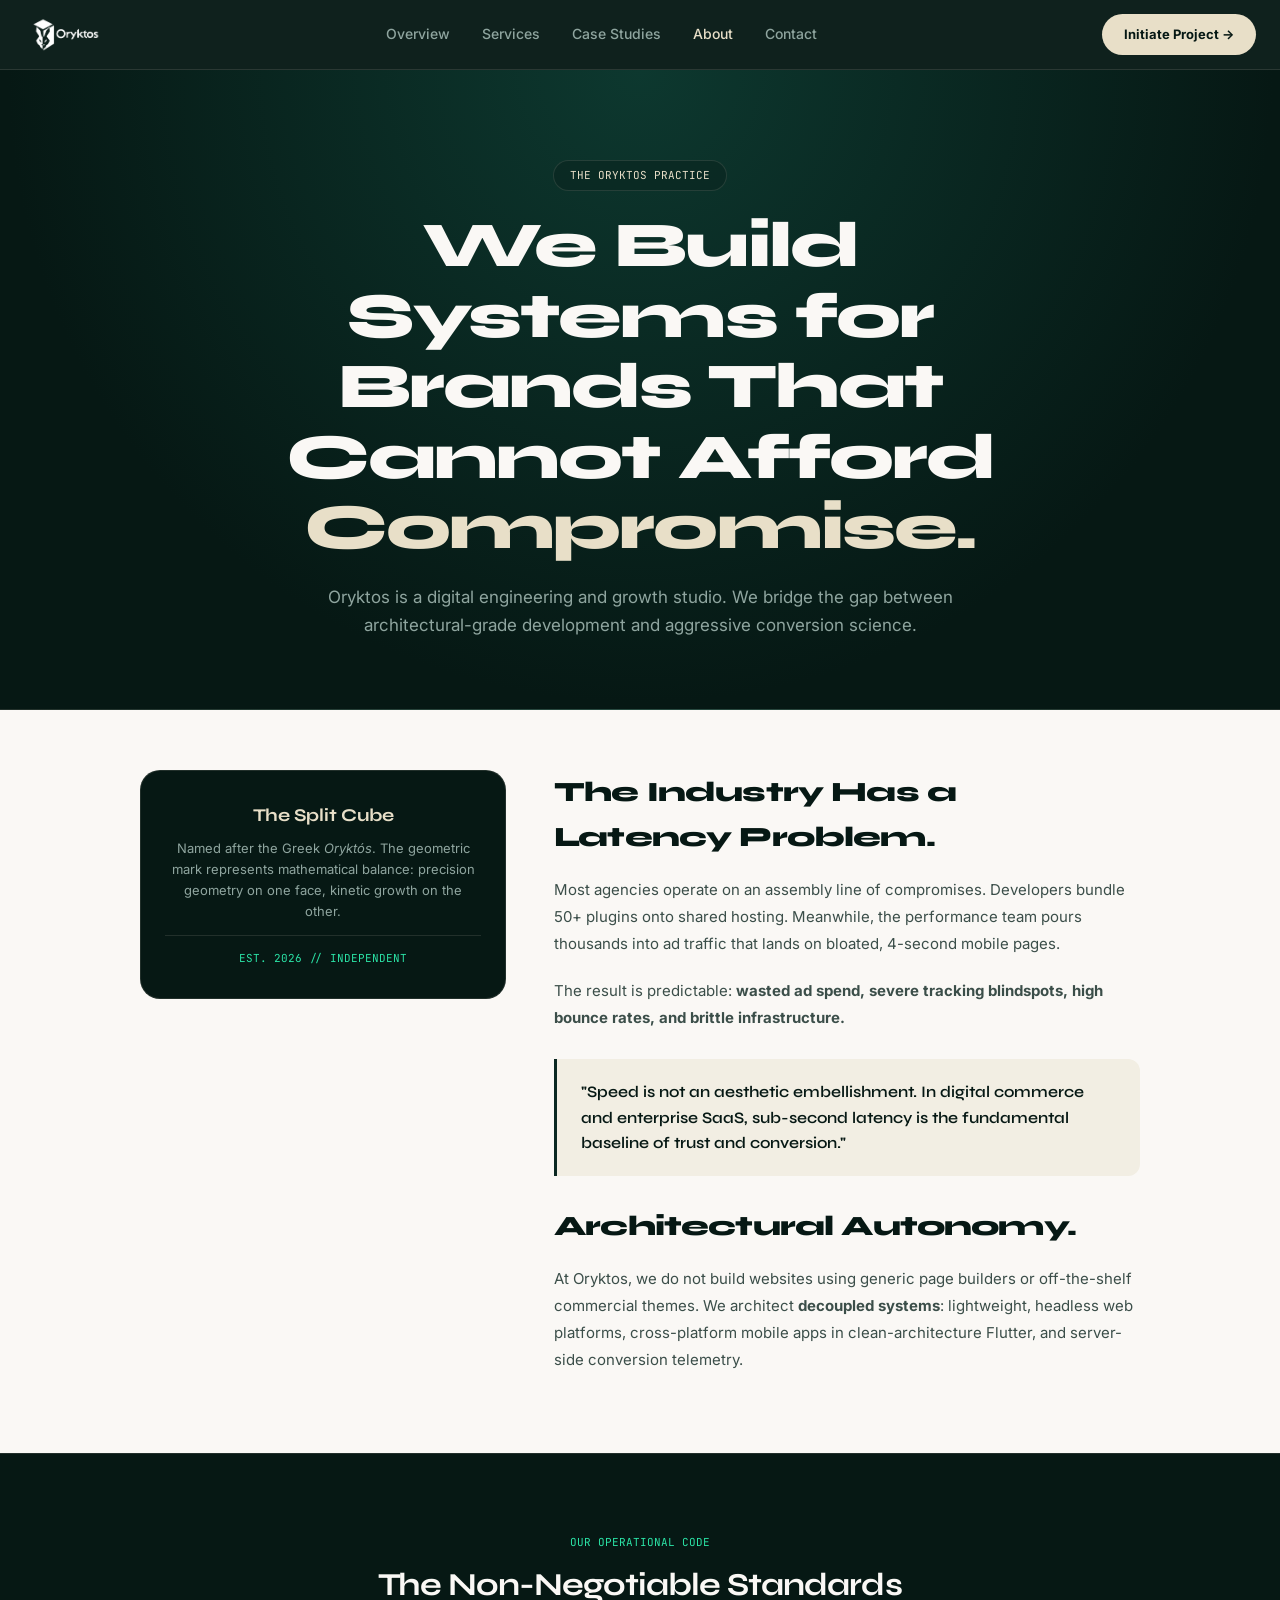
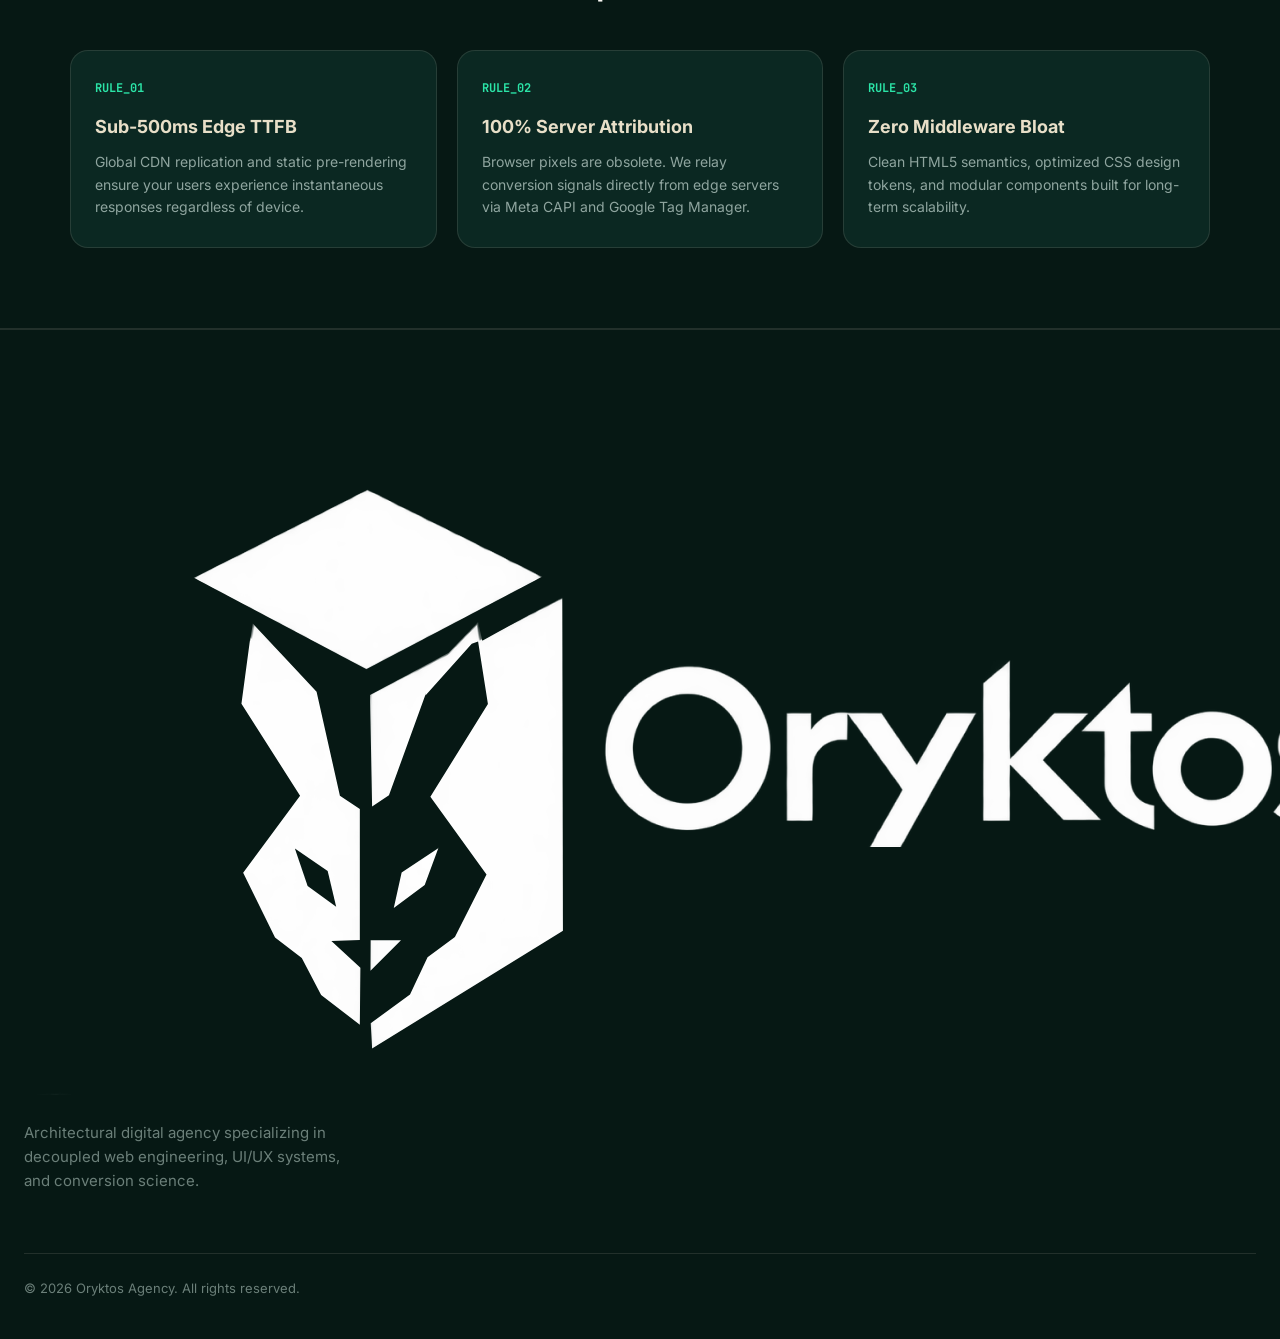
==== commit f8ee1434: "Update index.html" ====
--- a/about/index.html
+++ b/about/index.html
@@ -12,7 +12,7 @@
     .about-header h1 { font-size: clamp(32px, 5vw, 68px); font-weight: 800; line-height: 1.1; margin: 0 0 20px; }
     .about-header h1 em { font-style: normal; color: var(--sand-dim); }
     .about-header p { font-size: 17px; color: #8fa59f; line-height: 1.65; max-width: 660px; margin: 0 auto; }
-    .narrative-wrap { max-width: 1040px; margin: 60px auto; padding: 0 20px; }
+    .narrative-wrap { max-width: 1040px; margin: 60px auto; padding: 0 20px; box-sizing: border-box; }
     .narrative-grid { display: grid; grid-template-columns: 1fr 1.6fr; gap: 48px; align-items: start; }
     .narrative-sticky { position: sticky; top: 100px; }
     .brand-mark-card { background: var(--pine-deep); border: 1px solid var(--border-dark); border-radius: 20px; padding: 30px 24px; color: var(--sand-dim); text-align: center; }
@@ -29,11 +29,11 @@
 </head>
 <body>
 
-  <!-- UNIVERSAL HEADER -->
+  <!-- HEADER -->
   <header class="site-header">
     <div class="nav-container">
       <a href="/" class="brand-link">
-        <img src="/logo.png" alt="Oryktos" class="brand-logo-img" onerror="this.style.display='none'">
+        <img src="/logo.png" alt="Oryktos" class="brand-logo-img">
       </a>
       <nav class="desktop-nav">
         <a href="/">Overview</a>
@@ -49,8 +49,8 @@
     </div>
   </header>
 
-  <!-- MOBILE MENU OVERLAY -->
-  <div class="mobile-menu-overlay" id="mobileMenu">
+  <!-- MOBILE DRAWER -->
+  <div class="mobile-menu-overlay" id="mobileMenu" style="visibility: hidden; opacity: 0; pointer-events: none;">
     <nav class="mobile-links">
       <a href="/" onclick="toggleMenu()">Overview</a>
       <a href="/services/" onclick="toggleMenu()">Services</a>
@@ -58,9 +58,8 @@
       <a href="/about/" class="active" onclick="toggleMenu()">About</a>
       <a href="/contact/" onclick="toggleMenu()">Contact</a>
     </nav>
-    <div class="mobile-footer-actions">
-      <a href="/contact/" class="nav-cta-btn" style="text-align:center; justify-content:center; padding:16px; font-size:15px;" onclick="toggleMenu()">Initiate Project →</a>
-      <div class="mono-font" style="font-size:11px; color:#6b7f79; text-align:center; margin-top:8px;">LATENCY: 0.04ms // ALL SYSTEMS NOMINAL</div>
+    <div style="margin-top: 32px;">
+      <a href="/contact/" class="nav-cta-btn" style="width:100%; padding:16px; font-size:15px;" onclick="toggleMenu()">Initiate Project →</a>
     </div>
   </div>
 
@@ -77,7 +76,7 @@
       <aside class="narrative-sticky">
         <div class="brand-mark-card">
           <div style="font-family:var(--font-heading); font-size:18px; font-weight:700; margin-bottom:8px;">The Split Cube</div>
-          <p style="font-size:13px; color:#8fa59f; line-height:1.6;">Named after the Greek <em>Oryktós</em> (hewn from rock, extracted with intent). The geometric mark represents mathematical balance: precision geometry on one face, kinetic growth on the other.</p>
+          <p style="font-size:13px; color:#8fa59f; line-height:1.6;">Named after the Greek <em>Oryktós</em>. The geometric mark represents mathematical balance: precision geometry on one face, kinetic growth on the other.</p>
           <div style="margin-top:14px; padding-top:14px; border-top:1px solid var(--border-dark); font-family:var(--font-mono); font-size:11px; color:var(--accent-mint);">EST. 2026 // INDEPENDENT</div>
         </div>
       </aside>
@@ -89,7 +88,6 @@
         <div class="quote-pull">"Speed is not an aesthetic embellishment. In digital commerce and enterprise SaaS, sub-second latency is the fundamental baseline of trust and conversion."</div>
         <h2>Architectural Autonomy.</h2>
         <p>At Oryktos, we do not build websites using generic page builders or off-the-shelf commercial themes. We architect <strong>decoupled systems</strong>: lightweight, headless web platforms, cross-platform mobile apps in clean-architecture Flutter, and server-side conversion telemetry.</p>
-        <p>Clients work directly with senior architects and growth engineers. No intermediaries, no junior handoffs, and no obfuscation.</p>
       </article>
     </div>
   </section>
@@ -123,7 +121,7 @@
       <div class="footer-grid">
         <div>
           <div class="footer-brand-wrap">
-            <img src="/logo.png" alt="Oryktos" class="footer-logo-img" onerror="this.style.display='none'">
+            <img src="/logo.png" alt="Oryktos" class="footer-logo-img">
           </div>
           <p class="footer-tagline">Architectural digital agency specializing in decoupled web engineering, UI/UX systems, and conversion science.</p>
         </div>
--- a/style.css
+++ b/style.css
@@ -20,13 +20,13 @@
 
 *, *::before, *::after { margin: 0; padding: 0; box-sizing: border-box; }
 html { scroll-behavior: smooth; }
-body { background-color: var(--bg-stone); color: var(--text-dark); font-family: var(--font-body); line-height: 1.6; overflow-x: hidden; width: 100%; }
+body { background-color: var(--bg-stone); color: var(--text-dark); font-family: var(--font-body); line-height: 1.6; overflow-x: hidden; width: 100%; margin: 0; }
 
 h1, h2, h3, h4 { font-family: var(--font-heading); letter-spacing: -0.03em; }
 .mono-font, .tag, .stat-num, code { font-family: var(--font-mono); }
 
 /* =========================================
-   UNIVERSAL HEADER & MOBILE DRAWER
+   UNIVERSAL HEADER
 ========================================= */
 header.site-header {
   position: sticky;
@@ -48,7 +48,6 @@
   display: flex;
   align-items: center;
   justify-content: space-between;
-  gap: 16px;
 }
 
 .brand-link { display: flex; align-items: center; text-decoration: none; flex-shrink: 0; }
@@ -74,7 +73,7 @@
   border: none;
   cursor: pointer;
 }
-.nav-cta-btn:hover { background-color: var(--accent-mint); transform: translateY(-1px); box-shadow: 0 4px 18px rgba(43, 228, 167, 0.35); }
+.nav-cta-btn:hover { background-color: var(--accent-mint); transform: translateY(-1px); }
 
 .btn-secondary {
   background-color: transparent;
@@ -123,32 +122,25 @@
   bottom: 0;
   background: var(--pine-deep);
   z-index: 9998;
-  padding: 36px 28px 48px;
+  padding: 40px 24px;
   display: flex;
   flex-direction: column;
-  justify-content: space-between;
-  opacity: 0;
-  pointer-events: none;
-  transform: translateY(-10px);
-  transition: opacity 0.25s ease, transform 0.25s ease;
+  transition: opacity 0.3s ease, visibility 0.3s ease;
   border-top: 1px solid var(--border-dark);
   box-sizing: border-box;
   overflow-y: auto;
 }
-.mobile-menu-overlay.open { opacity: 1; pointer-events: auto; transform: translateY(0); }
-.mobile-links { display: flex; flex-direction: column; gap: 20px; }
-.mobile-links a { color: var(--sand-dim); text-decoration: none; font-family: var(--font-heading); font-size: 24px; font-weight: 700; padding: 8px 0; border-bottom: 1px solid rgba(232, 223, 200, 0.06); display: block; }
+.mobile-links { display: flex; flex-direction: column; gap: 0; }
+.mobile-links a { color: var(--sand-dim); text-decoration: none; font-family: var(--font-heading); font-size: 24px; font-weight: 700; padding: 16px 0; border-bottom: 1px solid rgba(232, 223, 200, 0.08); display: block; }
 .mobile-links a:hover, .mobile-links a.active { color: var(--accent-mint); }
-.mobile-footer-actions { margin-top: 32px; display: flex; flex-direction: column; gap: 14px; }
 
 /* =========================================
    UNIVERSAL FOOTER
 ========================================= */
-footer.site-footer { background-color: var(--pine-deep); color: var(--sand-dim); padding: 80px 24px 40px; border-top: 1px solid var(--border-dark); width: 100%; }
+footer.site-footer { background-color: var(--pine-deep); color: var(--sand-dim); padding: 80px 24px 40px; border-top: 1px solid var(--border-dark); width: 100%; box-sizing: border-box; }
 .footer-container { max-width: 1280px; margin: 0 auto; }
 .footer-grid { display: grid; grid-template-columns: 2fr 1fr 1fr 1.5fr; gap: 48px; margin-bottom: 60px; }
 .footer-brand-wrap { margin-bottom: 16px; }
-.footer-logo-img { height: 44px; width: auto; max-width: 200px; object-fit: contain; display: block; }
 .footer-tagline { color: var(--text-muted); font-size: 15px; max-width: 320px; margin-top: 14px; }
 .footer-col h4 { font-size: 13px; text-transform: uppercase; letter-spacing: 0.1em; color: var(--accent-mint); margin-bottom: 18px; }
 .footer-col ul { list-style: none; display: flex; flex-direction: column; gap: 10px; }
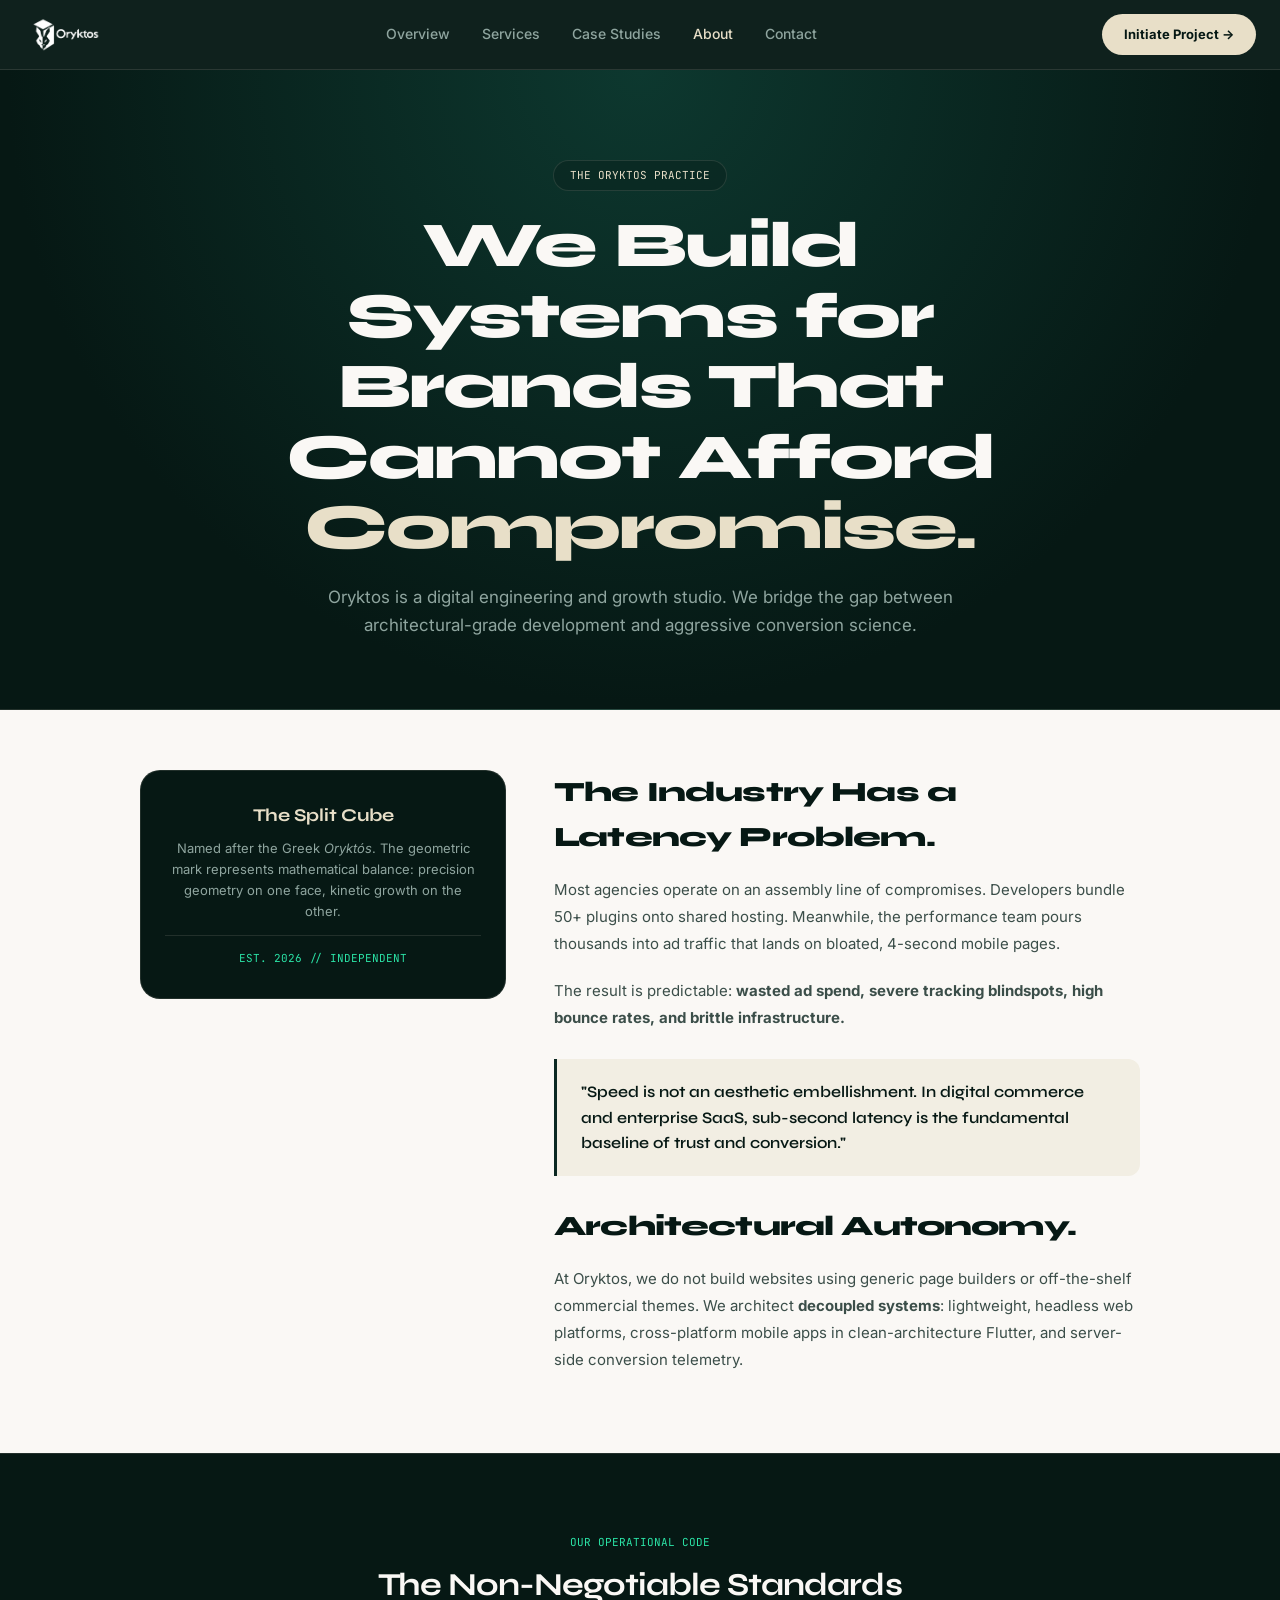
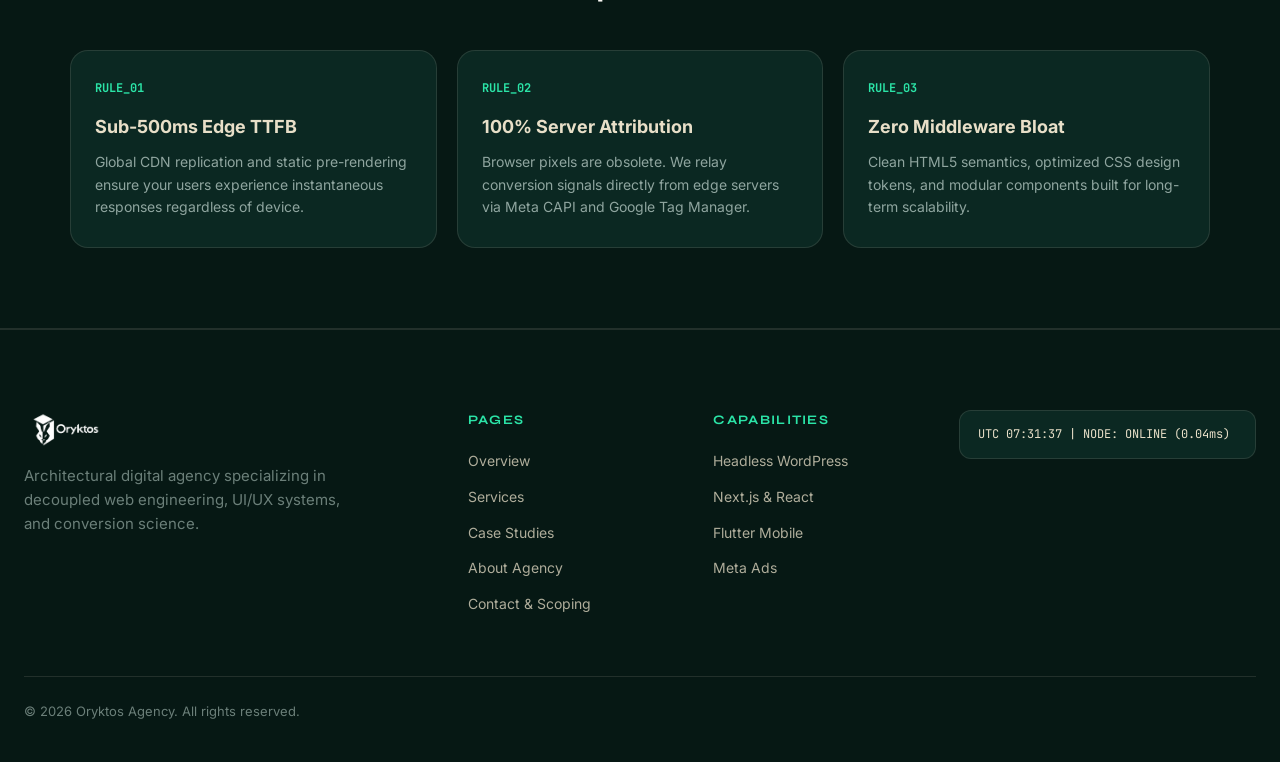
==== commit 62676dd9: "Enhance footer logo styling for improved display Updated footer logo with new styles for better resp" ====
--- a/about/index.html
+++ b/about/index.html
@@ -120,9 +120,9 @@
     <div class="footer-container">
       <div class="footer-grid">
         <div>
-          <div class="footer-brand-wrap">
-            <img src="/logo.png" alt="Oryktos" class="footer-logo-img">
-          </div>
+         <div class="footer-brand-wrap">
+  <img src="/logo.png" alt="Oryktos" class="footer-logo-img" style="height: 38px; width: auto; max-width: 160px; object-fit: contain; display: block;">
+</div>
           <p class="footer-tagline">Architectural digital agency specializing in decoupled web engineering, UI/UX systems, and conversion science.</p>
         </div>
         <div class="footer-col">
--- a/style.css
+++ b/style.css
@@ -157,3 +157,11 @@
   footer.site-footer { padding: 60px 20px 30px; }
   .footer-bottom { flex-direction: column; text-align: center; }
 }
+
+.footer-logo-img {
+  height: 38px !important;
+  width: auto !important;
+  max-width: 160px !important;
+  object-fit: contain;
+  display: block;
+}
